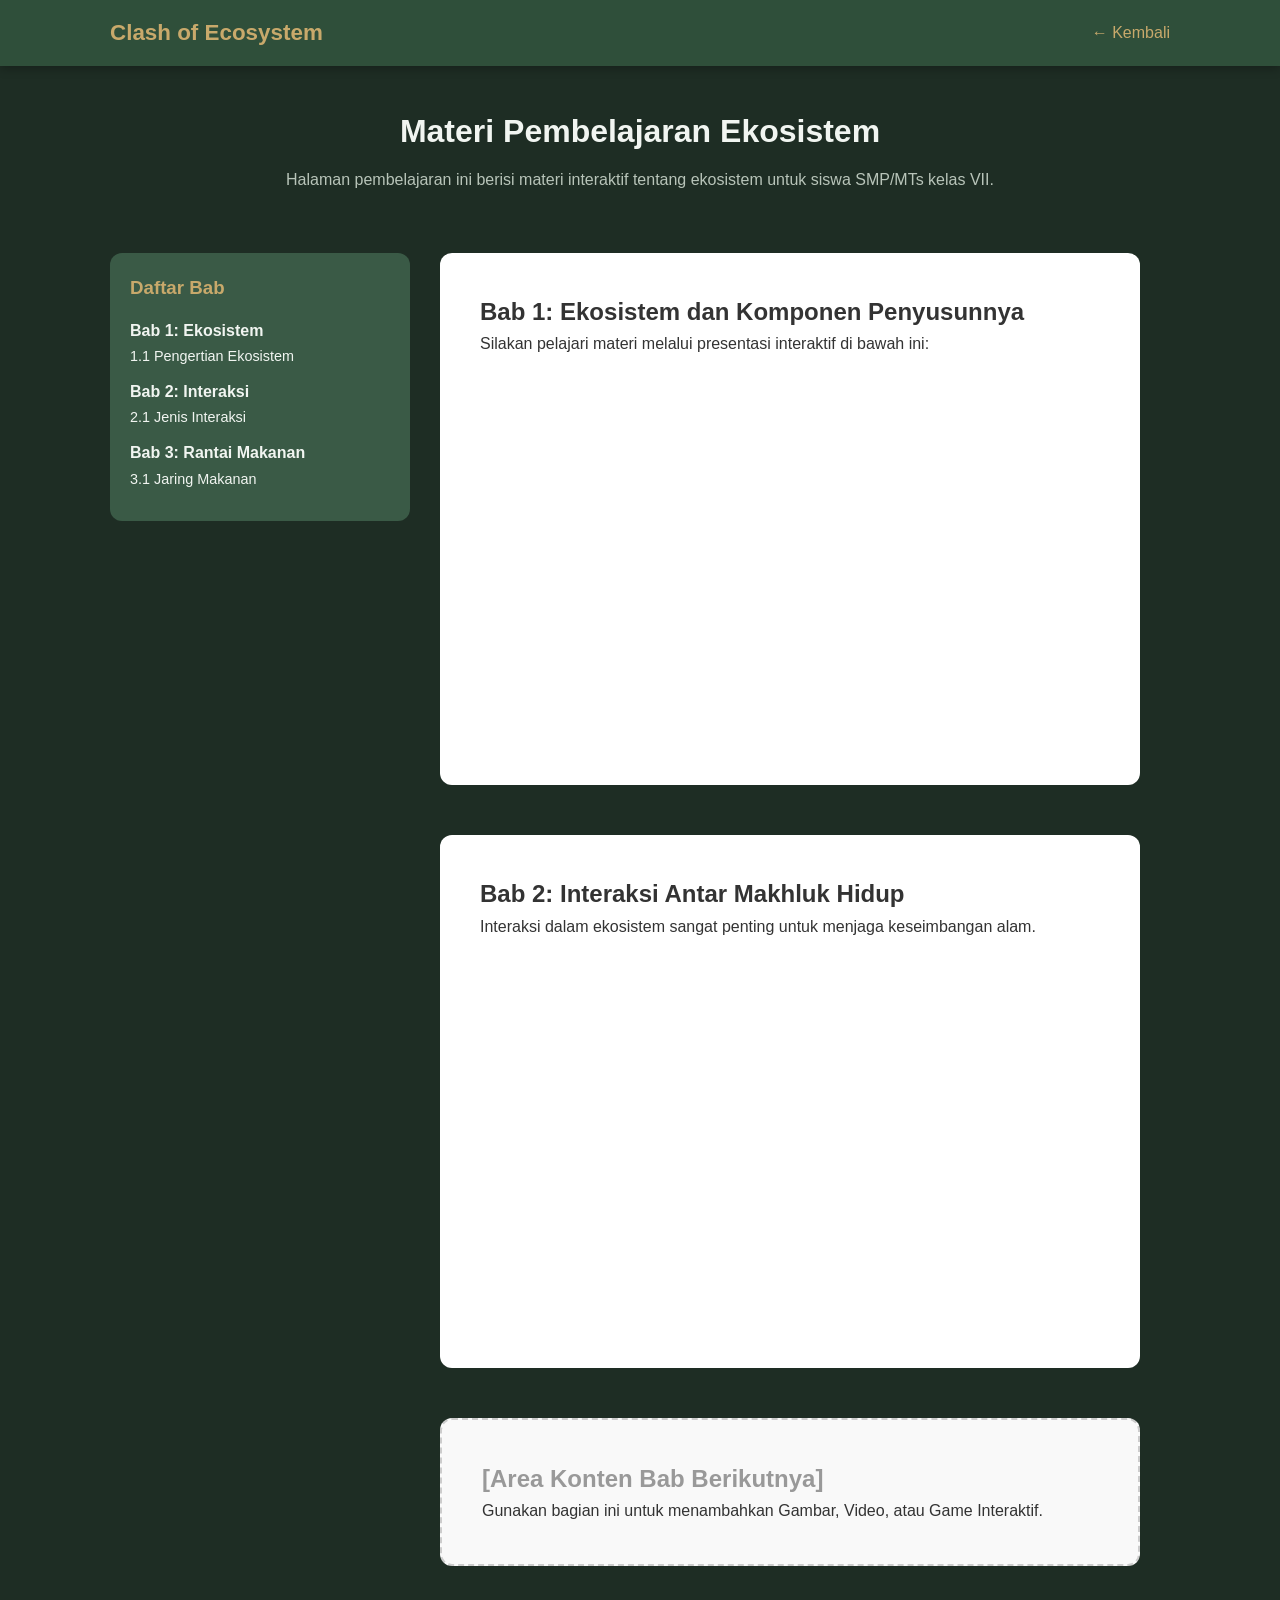
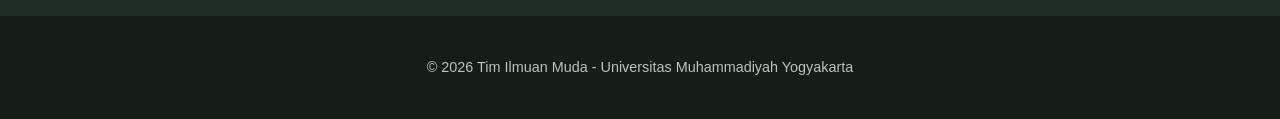
==== belajar.html @ 6ab3f151 "Add files via upload" ====
<!DOCTYPE html>
<html lang="id">
<head>
    <meta charset="UTF-8">
    <meta name="viewport" content="width=device-width, initial-scale=1.0">
    <title>Materi Pembelajaran - Clash of Ecosystem</title>
    <link rel="stylesheet" href="style.css">
    <style>
        /* CSS Khusus Layout LMS */
        .lms-wrapper {
            display: flex;
            min-height: 100vh;
            margin-top: 20px;
        }
        .sidebar {
            width: 300px;
            background: var(--bg-card);
            padding: 20px;
            height: fit-content;
            position: sticky;
            top: 100px;
            border-radius: 12px;
        }
        .main-content {
            flex: 1;
            padding: 0 30px;
        }
        .content-box {
            background: white;
            color: #333;
            padding: 40px;
            border-radius: 12px;
            margin-bottom: 50px;
        }
        .sidebar h3 { color: var(--accent); margin-bottom: 15px; }
        .sidebar ul { list-style: none; }
        .sidebar li { margin-bottom: 10px; }
        .sidebar a { color: var(--text-main); text-decoration: none; font-size: 0.9rem; }
        .sidebar a:hover { color: var(--accent); }

        @media (max-width: 768px) {
            .lms-wrapper { flex-direction: column; }
            .sidebar { width: 100%; position: static; margin-bottom: 20px; }
        }
    </style>
</head>
<body style="background-color: var(--bg-dark);">

    <nav class="navbar">
        <div class="container nav-container">
            <div class="logo">Clash of Ecosystem</div>
            <a href="index.html" style="color: var(--accent); text-decoration: none;">&larr; Kembali</a>
        </div>
    </nav>

    <div class="container">
        <header style="padding: 40px 0; text-align: center;">
            <h1>Materi Pembelajaran Ekosistem</h1>
            <p style="color: var(--text-muted); margin-top: 10px;">Halaman pembelajaran ini berisi materi interaktif tentang ekosistem untuk siswa SMP/MTs kelas VII.</p>
        </header>

        <div class="lms-wrapper">
            <!-- SIDEBAR MENU -->
            <aside class="sidebar">
                <h3>Daftar Bab</h3>
                <ul>
                    <li><strong>Bab 1: Ekosistem</strong>
                        <ul>
                            <li><a href="#bab1">1.1 Pengertian Ekosistem</a></li>
                        </ul>
                    </li>
                    <li><strong>Bab 2: Interaksi</strong>
                        <ul>
                            <li><a href="#bab2">2.1 Jenis Interaksi</a></li>
                        </ul>
                    </li>
                    <li><strong>Bab 3: Rantai Makanan</strong>
                        <ul>
                            <li><a href="#">3.1 Jaring Makanan</a></li>
                        </ul>
                    </li>
                </ul>
            </aside>

            <!-- AREA KONTEN UTAMA -->
            <main class="main-content">
                
                <!-- BAB 1 -->
                <article id="bab1" class="content-box">
                    <h2>Bab 1: Ekosistem dan Komponen Penyusunnya</h2>
                    <p>Silakan pelajari materi melalui presentasi interaktif di bawah ini:</p>
                    <div style="position: relative; width: 100%; height: 0; padding-top: 56.25%; border-radius: 8px; overflow: hidden; margin: 20px 0;">
                        <iframe loading="lazy" style="position: absolute; width: 100%; height: 100%; top: 0; left: 0; border: none;" src="https://www.canva.com/design/DAHJCcLCze0/gUuVsYZ9laNDH8HiLvDLYg/view?embed" allowfullscreen></iframe>
                    </div>
                </article>

                <!-- BAB 2 -->
                <article id="bab2" class="content-box">
                    <h2>Bab 2: Interaksi Antar Makhluk Hidup</h2>
                    <p>Interaksi dalam ekosistem sangat penting untuk menjaga keseimbangan alam.</p>
                    <div style="position: relative; width: 100%; height: 0; padding-top: 56.25%; border-radius: 8px; overflow: hidden; margin: 20px 0;">
                        <iframe loading="lazy" style="position: absolute; width: 100%; height: 100%; top: 0; left: 0; border: none;" src="https://www.canva.com/design/DAHJJwQ3RY8/_edAWWkfKRLRuY5Xt56Ftg/view?embed" allowfullscreen></iframe>
                    </div>
                </article>

                <!-- PLACEHOLDER UNTUK BAB SELANJUTNYA -->
                <article class="content-box" style="border: 2px dashed #ccc; background: #f9f9f9;">
                    <h2 style="color: #999;">[Area Konten Bab Berikutnya]</h2>
                    <p>Gunakan bagian ini untuk menambahkan Gambar, Video, atau Game Interaktif.</p>
                </article>

            </main>
        </div>
    </div>

    <footer class="footer">
        <p>&copy; 2026 Tim Ilmuan Muda - Universitas Muhammadiyah Yogyakarta</p>
    </footer>

</body>
</html>
---- style.css ----
/* KONFIGURASI WARNA (Bisa diganti mahasiswa di sini) */
:root {
    --primary: #3E7B4F;         /* Warna Utama: Natural Green */
    --secondary: #2F4F3A;       /* Warna Sekunder: Moss Green */
    --accent: #C8A96B;          /* Warna Aksen: Soft Gold */
    --bg-dark: #1E2D24;         /* Background Utama: Soft Dark Green */
    --bg-card: #3A5A46;         /* Background Card: Forest Slate */
    --text-main: #F1F5F1;       /* Teks Utama: Warm White */
    --text-muted: #B8C4B9;     /* Teks Sekunder: Sage Gray */
}

/* DASAR */
* {
    margin: 0;
    padding: 0;
    box-sizing: border-box;
}

body {
    font-family: sans-serif; /* Menggunakan font sistem */
    line-height: 1.6;
    background-color: var(--bg-dark);
    color: var(--text-main);
    overflow-x: hidden;
}

.container {
    max-width: 1100px;
    margin: 0 auto;
    padding: 0 20px;
}

img {
    max-width: 100%;
    height: auto;
    display: block;
    border-radius: 8px;
    object-fit: cover;
}

.section {
    padding: 80px 0;
}

.bg-alt {
    background-color: rgba(255, 255, 255, 0.05);
}

.section-title {
    text-align: center;
    font-size: 2rem;
    margin-bottom: 20px;
    color: var(--accent);
}

.section-intro {
    text-align: center;
    max-width: 800px;
    margin: 0 auto 40px;
    color: var(--text-muted);
}

/* NAVBAR */
.navbar {
    background-color: var(--secondary);
    padding: 15px 0;
    position: sticky;
    top: 0;
    z-index: 1000;
    box-shadow: 0 2px 10px rgba(0,0,0,0.3);
}

.nav-container {
    display: flex;
    justify-content: space-between;
    align-items: center;
}

.logo {
    font-weight: bold;
    font-size: 1.4rem;
    color: var(--accent);
}

.nav-links {
    display: flex;
    list-style: none;
}

.nav-links li a {
    color: var(--text-main);
    text-decoration: none;
    margin-left: 20px;
    font-size: 0.9rem;
    transition: 0.3s;
}

.nav-links li a:hover {
    color: var(--accent);
}

/* HERO */
.hero-section {
    padding: 100px 0;
    background: linear-gradient(to bottom, var(--secondary), var(--bg-dark));
}

.hero-grid {
    display: grid;
    grid-template-columns: 1fr 1fr;
    gap: 40px;
    align-items: center;
}

.hero-text h1 {
    font-size: 3rem;
    line-height: 1.2;
    margin-bottom: 10px;
}

.tagline {
    font-size: 1.2rem;
    color: var(--accent);
    margin-bottom: 20px;
    font-weight: bold;
}

.btn-primary {
    display: inline-block;
    background-color: var(--primary);
    color: white;
    padding: 12px 30px;
    text-decoration: none;
    border-radius: 5px;
    margin-top: 20px;
    transition: 0.3s;
}

.btn-primary:hover {
    background-color: var(--accent);
    transform: translateY(-3px);
}

/* CARDS & GRIDS */
.card-grid, .feature-grid {
    display: grid;
    grid-template-columns: repeat(auto-fit, minmax(280px, 1fr));
    gap: 20px;
}

.card, .feature-card {
    background-color: var(--bg-card);
    padding: 30px;
    border-radius: 12px;
    transition: 0.3s;
    box-shadow: 0 4px 6px rgba(0,0,0,0.1);
}

.card:hover, .feature-card:hover {
    transform: translateY(-5px);
    box-shadow: 0 8px 15px rgba(0,0,0,0.2);
}

.card h3, .feature-card h4 {
    margin-bottom: 15px;
    color: var(--accent);
}

/* TEAM */
.team-grid {
    display: grid;
    grid-template-columns: repeat(auto-fit, minmax(200px, 1fr));
    gap: 30px;
    text-align: center;
}

.team-card img {
    width: 150px;
    height: 150px;
    border-radius: 50%;
    margin: 0 auto 15px;
    border: 4px solid var(--primary);
}

/* ACCESS SECTION */
.bg-accent {
    background-color: var(--bg-card);
    border-top: 4px solid var(--accent);
}

.access-link {
    display: inline-flex;
    flex-direction: column;
    align-items: center;
    text-decoration: none;
    color: var(--text-main);
    transition: 0.3s;
}

.btn-image {
    width: 100px;
    margin-bottom: 10px;
}

.access-link:hover {
    transform: scale(1.1);
}

/* FOOTER */
.footer {
    padding: 40px 0;
    background-color: #151d18;
    text-align: center;
    color: var(--text-muted);
    font-size: 0.9rem;
}

/* MOBILE RESPONSIVE */
.menu-toggle {
    display: none;
    flex-direction: column;
    background: none;
    border: none;
    cursor: pointer;
}

.bar {
    width: 25px;
    height: 3px;
    background-color: white;
    margin: 4px 0;
}

@media (max-width: 768px) {
    .hero-grid { grid-template-columns: 1fr; text-align: center; }
    .nav-links {
        display: none; /* Disembunyikan dulu untuk JS */
        flex-direction: column;
        width: 100%;
        position: absolute;
        top: 60px;
        left: 0;
        background-color: var(--secondary);
        padding: 20px;
    }
    .nav-links.active { display: flex; }
    .nav-links li { margin: 10px 0; }
    .menu-toggle { display: flex; }
}
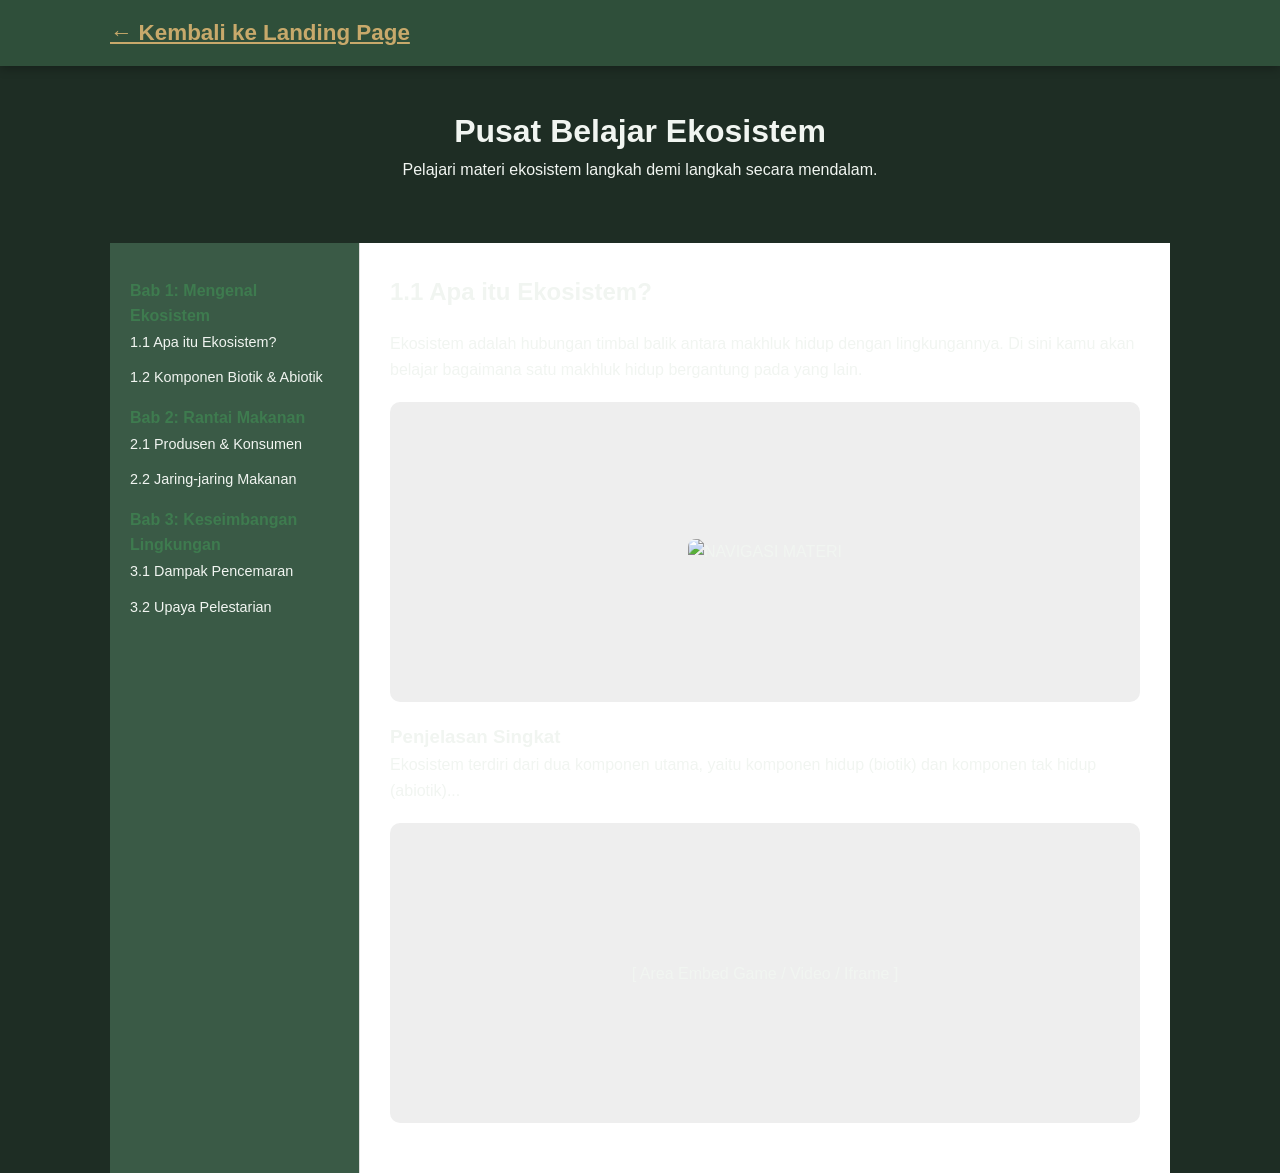
==== commit 5d07c6e2: "Update belajar.html" ====
--- a/belajar.html
+++ b/belajar.html
@@ -3,119 +3,80 @@
 <head>
     <meta charset="UTF-8">
     <meta name="viewport" content="width=device-width, initial-scale=1.0">
-    <title>Materi Pembelajaran - Clash of Ecosystem</title>
+    <title>Ruang Belajar - Clash Of Ecosystem</title>
     <link rel="stylesheet" href="style.css">
     <style>
-        /* CSS Khusus Layout LMS */
-        .lms-wrapper {
-            display: flex;
-            min-height: 100vh;
-            margin-top: 20px;
-        }
-        .sidebar {
-            width: 300px;
-            background: var(--bg-card);
-            padding: 20px;
-            height: fit-content;
-            position: sticky;
-            top: 100px;
-            border-radius: 12px;
-        }
-        .main-content {
-            flex: 1;
-            padding: 0 30px;
-        }
-        .content-box {
-            background: white;
-            color: #333;
-            padding: 40px;
-            border-radius: 12px;
-            margin-bottom: 50px;
-        }
-        .sidebar h3 { color: var(--accent); margin-bottom: 15px; }
+        /* Gaya khusus untuk LMS */
+        .lms-container { display: grid; grid-template-columns: 250px 1fr; min-height: 80vh; margin-top: 20px; }
+        .sidebar { background: var(--bg-card); padding: 20px; border-right: 1px solid #ddd; }
+        .content-area { padding: 30px; background: #fff; }
         .sidebar ul { list-style: none; }
-        .sidebar li { margin-bottom: 10px; }
-        .sidebar a { color: var(--text-main); text-decoration: none; font-size: 0.9rem; }
-        .sidebar a:hover { color: var(--accent); }
-
+        .sidebar ul li { margin-bottom: 10px; }
+        .sidebar ul li a { text-decoration: none; color: var(--text-main); font-size: 0.9rem; }
+        .sidebar ul li a:hover { color: var(--primary); }
+        .bab-title { font-weight: bold; color: var(--primary); margin-top: 15px; display: block; }
+        .media-placeholder { background: #eee; width: 100%; height: 300px; display: flex; align-items: center; justify-content: center; margin: 20px 0; border-radius: 10px; }
+        
         @media (max-width: 768px) {
-            .lms-wrapper { flex-direction: column; }
-            .sidebar { width: 100%; position: static; margin-bottom: 20px; }
+            .lms-container { grid-template-columns: 1fr; }
         }
     </style>
 </head>
-<body style="background-color: var(--bg-dark);">
+<body>
 
     <nav class="navbar">
         <div class="container nav-container">
-            <div class="logo">Clash of Ecosystem</div>
-            <a href="index.html" style="color: var(--accent); text-decoration: none;">&larr; Kembali</a>
+            <a href="index.html" class="logo">← Kembali ke Landing Page</a>
         </div>
     </nav>
 
     <div class="container">
         <header style="padding: 40px 0; text-align: center;">
-            <h1>Materi Pembelajaran Ekosistem</h1>
-            <p style="color: var(--text-muted); margin-top: 10px;">Halaman pembelajaran ini berisi materi interaktif tentang ekosistem untuk siswa SMP/MTs kelas VII.</p>
+            <h1>Pusat Belajar Ekosistem</h1>
+            <p>Pelajari materi ekosistem langkah demi langkah secara mendalam.</p>
         </header>
 
-        <div class="lms-wrapper">
-            <!-- SIDEBAR MENU -->
+        <div class="lms-container">
             <aside class="sidebar">
-                <h3>Daftar Bab</h3>
+                <span class="bab-title">Bab 1: Mengenal Ekosistem</span>
                 <ul>
-                    <li><strong>Bab 1: Ekosistem</strong>
-                        <ul>
-                            <li><a href="#bab1">1.1 Pengertian Ekosistem</a></li>
-                        </ul>
-                    </li>
-                    <li><strong>Bab 2: Interaksi</strong>
-                        <ul>
-                            <li><a href="#bab2">2.1 Jenis Interaksi</a></li>
-                        </ul>
-                    </li>
-                    <li><strong>Bab 3: Rantai Makanan</strong>
-                        <ul>
-                            <li><a href="#">3.1 Jaring Makanan</a></li>
-                        </ul>
-                    </li>
+                    <li><a href="#">1.1 Apa itu Ekosistem?</a></li>
+                    <li><a href="#">1.2 Komponen Biotik & Abiotik</a></li>
+                </ul>
+
+                <span class="bab-title">Bab 2: Rantai Makanan</span>
+                <ul>
+                    <li><a href="#">2.1 Produsen & Konsumen</a></li>
+                    <li><a href="#">2.2 Jaring-jaring Makanan</a></li>
+                </ul>
+
+                <span class="bab-title">Bab 3: Keseimbangan Lingkungan</span>
+                <ul>
+                    <li><a href="#">3.1 Dampak Pencemaran</a></li>
+                    <li><a href="#">3.2 Upaya Pelestarian</a></li>
                 </ul>
             </aside>
 
-            <!-- AREA KONTEN UTAMA -->
-            <main class="main-content">
+            <main class="content-area">
+                <h2>1.1 Apa itu Ekosistem?</h2>
+                <p style="margin-top: 20px;">
+                    Ekosistem adalah hubungan timbal balik antara makhluk hidup dengan lingkungannya. 
+                    Di sini kamu akan belajar bagaimana satu makhluk hidup bergantung pada yang lain.
+                </p>
                 
-                <!-- BAB 1 -->
-                <article id="bab1" class="content-box">
-                    <h2>Bab 1: Ekosistem dan Komponen Penyusunnya</h2>
-                    <p>Silakan pelajari materi melalui presentasi interaktif di bawah ini:</p>
-                    <div style="position: relative; width: 100%; height: 0; padding-top: 56.25%; border-radius: 8px; overflow: hidden; margin: 20px 0;">
-                        <iframe loading="lazy" style="position: absolute; width: 100%; height: 100%; top: 0; left: 0; border: none;" src="https://www.canva.com/design/DAHJCcLCze0/gUuVsYZ9laNDH8HiLvDLYg/view?embed" allowfullscreen></iframe>
-                    </div>
-                </article>
+                <div class="media-placeholder">
+                    <img src="https://i.ibb.co.com/v4pJFg4L/NAVIGASI-MATERI.png" alt="NAVIGASI MATERI" style="max-width: 100%; max-height: 100%;">
+                </div>
 
-                <!-- BAB 2 -->
-                <article id="bab2" class="content-box">
-                    <h2>Bab 2: Interaksi Antar Makhluk Hidup</h2>
-                    <p>Interaksi dalam ekosistem sangat penting untuk menjaga keseimbangan alam.</p>
-                    <div style="position: relative; width: 100%; height: 0; padding-top: 56.25%; border-radius: 8px; overflow: hidden; margin: 20px 0;">
-                        <iframe loading="lazy" style="position: absolute; width: 100%; height: 100%; top: 0; left: 0; border: none;" src="https://www.canva.com/design/DAHJJwQ3RY8/_edAWWkfKRLRuY5Xt56Ftg/view?embed" allowfullscreen></iframe>
-                    </div>
-                </article>
-
-                <!-- PLACEHOLDER UNTUK BAB SELANJUTNYA -->
-                <article class="content-box" style="border: 2px dashed #ccc; background: #f9f9f9;">
-                    <h2 style="color: #999;">[Area Konten Bab Berikutnya]</h2>
-                    <p>Gunakan bagian ini untuk menambahkan Gambar, Video, atau Game Interaktif.</p>
-                </article>
-
+                <h3>Penjelasan Singkat</h3>
+                <p>Ekosistem terdiri dari dua komponen utama, yaitu komponen hidup (biotik) dan komponen tak hidup (abiotik)...</p>
+                
+                <div class="media-placeholder">
+                    <p>[ Area Embed Game / Video / Iframe ]</p>
+                </div>
             </main>
         </div>
     </div>
 
-    <footer class="footer">
-        <p>&copy; 2026 Tim Ilmuan Muda - Universitas Muhammadiyah Yogyakarta</p>
-    </footer>
-
 </body>
-</html>+</html>
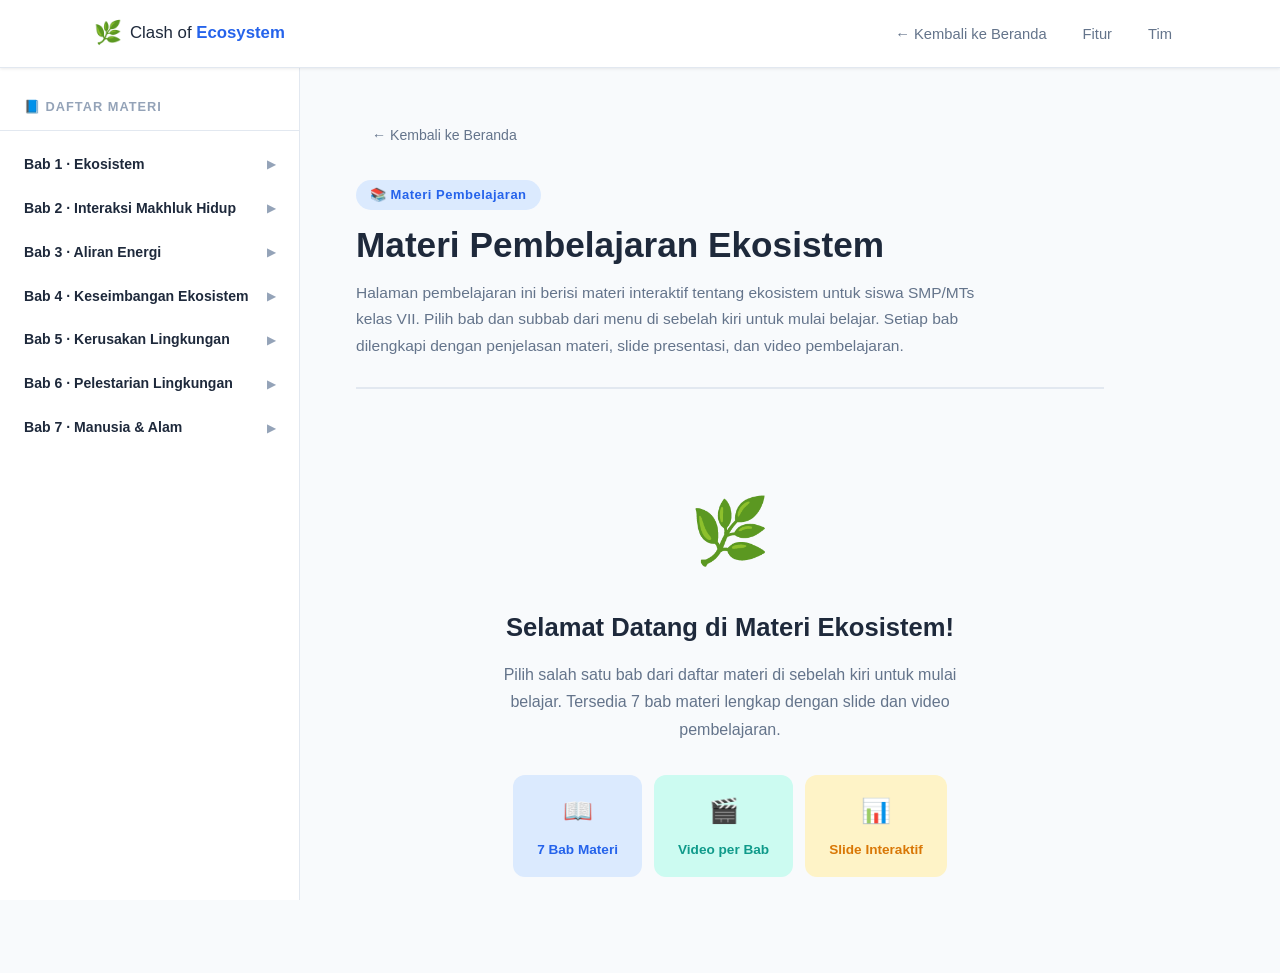
==== commit e705c2c8: "Update belajar.html" ====
--- a/belajar.html
+++ b/belajar.html
@@ -1,82 +1,1255 @@
 <!DOCTYPE html>
 <html lang="id">
 <head>
-    <meta charset="UTF-8">
-    <meta name="viewport" content="width=device-width, initial-scale=1.0">
-    <title>Ruang Belajar - Clash Of Ecosystem</title>
-    <link rel="stylesheet" href="style.css">
-    <style>
-        /* Gaya khusus untuk LMS */
-        .lms-container { display: grid; grid-template-columns: 250px 1fr; min-height: 80vh; margin-top: 20px; }
-        .sidebar { background: var(--bg-card); padding: 20px; border-right: 1px solid #ddd; }
-        .content-area { padding: 30px; background: #fff; }
-        .sidebar ul { list-style: none; }
-        .sidebar ul li { margin-bottom: 10px; }
-        .sidebar ul li a { text-decoration: none; color: var(--text-main); font-size: 0.9rem; }
-        .sidebar ul li a:hover { color: var(--primary); }
-        .bab-title { font-weight: bold; color: var(--primary); margin-top: 15px; display: block; }
-        .media-placeholder { background: #eee; width: 100%; height: 300px; display: flex; align-items: center; justify-content: center; margin: 20px 0; border-radius: 10px; }
-        
-        @media (max-width: 768px) {
-            .lms-container { grid-template-columns: 1fr; }
-        }
-    </style>
+  <meta charset="UTF-8" />
+  <meta name="viewport" content="width=device-width, initial-scale=1.0" />
+  <title>Materi Pembelajaran Ekosistem – Clash of Ecosystem</title>
+  <link rel="stylesheet" href="style.css" />
+  <style>
+    /* =====================================================
+       Gaya tambahan khusus untuk belajar.html
+       (Tidak mengganggu style.css utama)
+       ===================================================== */
+
+    /* Layout utama halaman belajar: sidebar + konten */
+    .belajar-layout {
+      display: flex;
+      min-height: calc(100vh - var(--nav-height));
+      background: var(--bg-main);
+    }
+
+    /* ---- SIDEBAR ---- */
+    .sidebar {
+      width: 300px;
+      min-width: 260px;
+      background: var(--bg-card);
+      border-right: 1px solid var(--border);
+      padding: 28px 0;
+      position: sticky;
+      top: var(--nav-height);
+      height: calc(100vh - var(--nav-height));
+      overflow-y: auto;
+      flex-shrink: 0;
+    }
+
+    .sidebar-title {
+      font-size: 0.8rem;
+      font-weight: 700;
+      letter-spacing: 1px;
+      color: var(--text-light);
+      text-transform: uppercase;
+      padding: 0 24px 12px;
+      border-bottom: 1px solid var(--border);
+      margin-bottom: 12px;
+    }
+
+    /* Daftar bab di sidebar */
+    .bab-list {
+      list-style: none;
+    }
+
+    /* Setiap item bab (bisa diklik untuk expand subbab) */
+    .bab-item > .bab-header {
+      display: flex;
+      align-items: center;
+      justify-content: space-between;
+      padding: 10px 24px;
+      cursor: pointer;
+      font-weight: 600;
+      font-size: 0.88rem;
+      color: var(--text-main);
+      transition: background 0.2s;
+      user-select: none;
+    }
+
+    .bab-item > .bab-header:hover {
+      background: var(--bg-section-alt);
+      color: var(--primary);
+    }
+
+    .bab-item > .bab-header.active-bab {
+      color: var(--primary);
+      background: var(--primary-light);
+    }
+
+    /* Ikon panah kecil di setiap bab */
+    .bab-arrow {
+      font-size: 0.7rem;
+      transition: transform 0.25s;
+      color: var(--text-light);
+    }
+
+    .bab-item.open .bab-arrow {
+      transform: rotate(90deg);
+    }
+
+    /* Daftar subbab (tersembunyi secara default) */
+    .subbab-list {
+      list-style: none;
+      max-height: 0;
+      overflow: hidden;
+      transition: max-height 0.35s ease;
+      background: var(--bg-section-alt);
+    }
+
+    /* Saat bab terbuka, subbab tampil */
+    .bab-item.open .subbab-list {
+      max-height: 400px;
+    }
+
+    /* Link setiap subbab */
+    .subbab-link {
+      display: block;
+      padding: 8px 24px 8px 40px;
+      font-size: 0.83rem;
+      color: var(--text-secondary);
+      cursor: pointer;
+      transition: color 0.2s, background 0.2s;
+    }
+
+    .subbab-link:hover {
+      color: var(--primary);
+      background: var(--primary-light);
+    }
+
+    .subbab-link.active-subbab {
+      color: var(--primary);
+      font-weight: 600;
+      background: var(--primary-light);
+      border-right: 3px solid var(--primary);
+    }
+
+    /* ---- TOMBOL TOGGLE SIDEBAR (mobile) ---- */
+    .sidebar-toggle {
+      display: none;
+      position: fixed;
+      bottom: 24px;
+      right: 24px;
+      z-index: 500;
+      background: var(--primary);
+      color: var(--white);
+      border: none;
+      border-radius: 50%;
+      width: 52px;
+      height: 52px;
+      font-size: 1.3rem;
+      cursor: pointer;
+      box-shadow: var(--shadow-lg);
+    }
+
+    /* ---- AREA KONTEN UTAMA ---- */
+    .konten-area {
+      flex: 1;
+      padding: 48px 56px;
+      max-width: 860px;
+      overflow-y: auto;
+    }
+
+    /* Header halaman belajar */
+    .konten-header {
+      margin-bottom: 40px;
+      padding-bottom: 28px;
+      border-bottom: 2px solid var(--border);
+    }
+
+    .konten-header .section-badge {
+      margin-bottom: 12px;
+    }
+
+    .konten-header h1 {
+      font-size: clamp(1.5rem, 3vw, 2.2rem);
+      font-weight: 800;
+      color: var(--text-main);
+      margin-bottom: 12px;
+      line-height: 1.3;
+    }
+
+    .konten-header p {
+      color: var(--text-secondary);
+      font-size: 0.97rem;
+      max-width: 620px;
+    }
+
+    /* ---- AREA KONTEN PER MATERI ---- */
+    /* Setiap section materi (bab + subbab) */
+    .materi-section {
+      display: none; /* Tersembunyi secara default */
+      animation: fadeSlide 0.4s ease;
+    }
+
+    /* Tampilkan section yang aktif */
+    .materi-section.aktif {
+      display: block;
+    }
+
+    @keyframes fadeSlide {
+      from { opacity: 0; transform: translateY(12px); }
+      to   { opacity: 1; transform: translateY(0); }
+    }
+
+    /* Judul materi */
+    .materi-judul {
+      font-size: 1.5rem;
+      font-weight: 700;
+      color: var(--text-main);
+      margin-bottom: 8px;
+    }
+
+    .materi-subjudul {
+      font-size: 1rem;
+      color: var(--text-secondary);
+      margin-bottom: 28px;
+    }
+
+    /* Kotak ringkasan/penjelasan teks */
+    .materi-teks {
+      background: var(--bg-card);
+      border: 1px solid var(--border);
+      border-radius: var(--radius-lg);
+      padding: 28px 32px;
+      margin-bottom: 28px;
+      color: var(--text-secondary);
+      font-size: 0.97rem;
+      line-height: 1.8;
+    }
+
+    .materi-teks h3 {
+      color: var(--text-main);
+      font-size: 1.05rem;
+      font-weight: 700;
+      margin: 20px 0 8px;
+    }
+
+    .materi-teks h3:first-child { margin-top: 0; }
+
+    .materi-teks p { margin-bottom: 12px; }
+    .materi-teks p:last-child { margin-bottom: 0; }
+
+    .materi-teks ul {
+      list-style: disc;
+      padding-left: 20px;
+      margin-bottom: 12px;
+    }
+
+    .materi-teks ul li { margin-bottom: 4px; }
+
+    /* Label bagian dalam materi */
+    .materi-label {
+      font-size: 0.78rem;
+      font-weight: 700;
+      text-transform: uppercase;
+      letter-spacing: 1px;
+      color: var(--primary);
+      margin-bottom: 10px;
+      display: block;
+    }
+
+    /* Wrapper untuk slide/presentasi (Canva embed) */
+    .slide-wrapper {
+      background: var(--bg-card);
+      border: 1px solid var(--border);
+      border-radius: var(--radius-lg);
+      overflow: hidden;
+      margin-bottom: 28px;
+    }
+
+    .slide-label {
+      padding: 12px 20px;
+      font-size: 0.85rem;
+      font-weight: 600;
+      color: var(--text-secondary);
+      background: var(--bg-section-alt);
+      border-bottom: 1px solid var(--border);
+    }
+
+    /* Wrapper untuk video YouTube */
+    .video-wrapper {
+      background: var(--bg-card);
+      border: 1px solid var(--border);
+      border-radius: var(--radius-lg);
+      overflow: hidden;
+      margin-bottom: 28px;
+    }
+
+    .video-label {
+      padding: 12px 20px;
+      font-size: 0.85rem;
+      font-weight: 600;
+      color: var(--text-secondary);
+      background: var(--bg-section-alt);
+      border-bottom: 1px solid var(--border);
+    }
+
+    /* Iframe responsif (16:9) */
+    .iframe-responsive {
+      position: relative;
+      width: 100%;
+      padding-top: 56.25%; /* Rasio 16:9 */
+    }
+
+    .iframe-responsive iframe {
+      position: absolute;
+      top: 0; left: 0;
+      width: 100%; height: 100%;
+      border: none;
+    }
+
+    /* Placeholder materi yang belum ada */
+    .placeholder-konten {
+      background: var(--bg-section-alt);
+      border: 2px dashed var(--border);
+      border-radius: var(--radius-lg);
+      padding: 48px 32px;
+      text-align: center;
+      color: var(--text-light);
+      margin-bottom: 28px;
+    }
+
+    .placeholder-konten .ph-icon { font-size: 2.5rem; margin-bottom: 12px; }
+    .placeholder-konten p { font-size: 0.9rem; }
+
+    /* Navigasi bawah: tombol sebelumnya dan berikutnya */
+    .materi-nav {
+      display: flex;
+      justify-content: space-between;
+      gap: 16px;
+      margin-top: 40px;
+      padding-top: 28px;
+      border-top: 1px solid var(--border);
+    }
+
+    .materi-nav .btn { font-size: 0.88rem; padding: 10px 20px; }
+
+    /* Tombol kembali ke landing page */
+    .back-btn {
+      display: inline-flex;
+      align-items: center;
+      gap: 6px;
+      font-size: 0.88rem;
+      color: var(--text-secondary);
+      padding: 8px 16px;
+      border-radius: var(--radius-sm);
+      transition: color 0.2s, background 0.2s;
+      margin-bottom: 24px;
+    }
+
+    .back-btn:hover {
+      color: var(--primary);
+      background: var(--primary-light);
+    }
+
+    /* =====================================================
+       RESPONSIVE – Mobile untuk belajar.html
+       ===================================================== */
+    @media (max-width: 768px) {
+      .belajar-layout { flex-direction: column; }
+
+      /* Sidebar menjadi panel yang bisa disembunyikan */
+      .sidebar {
+        position: fixed;
+        top: var(--nav-height);
+        left: 0;
+        bottom: 0;
+        z-index: 400;
+        transform: translateX(-100%);
+        transition: transform 0.35s ease;
+        height: calc(100vh - var(--nav-height));
+        box-shadow: var(--shadow-lg);
+      }
+
+      /* Saat sidebar terbuka di mobile */
+      .sidebar.sidebar-open {
+        transform: translateX(0);
+      }
+
+      /* Tombol toggle sidebar muncul di mobile */
+      .sidebar-toggle { display: flex; align-items: center; justify-content: center; }
+
+      /* Konten mengambil lebar penuh */
+      .konten-area {
+        padding: 28px 20px;
+        max-width: 100%;
+      }
+    }
+
+    @media (max-width: 480px) {
+      .konten-area { padding: 20px 16px; }
+      .materi-teks { padding: 20px; }
+    }
+  </style>
 </head>
 <body>
 
-    <nav class="navbar">
-        <div class="container nav-container">
-            <a href="index.html" class="logo">← Kembali ke Landing Page</a>
-        </div>
-    </nav>
-
-    <div class="container">
-        <header style="padding: 40px 0; text-align: center;">
-            <h1>Pusat Belajar Ekosistem</h1>
-            <p>Pelajari materi ekosistem langkah demi langkah secara mendalam.</p>
-        </header>
-
-        <div class="lms-container">
-            <aside class="sidebar">
-                <span class="bab-title">Bab 1: Mengenal Ekosistem</span>
-                <ul>
-                    <li><a href="#">1.1 Apa itu Ekosistem?</a></li>
-                    <li><a href="#">1.2 Komponen Biotik & Abiotik</a></li>
-                </ul>
-
-                <span class="bab-title">Bab 2: Rantai Makanan</span>
-                <ul>
-                    <li><a href="#">2.1 Produsen & Konsumen</a></li>
-                    <li><a href="#">2.2 Jaring-jaring Makanan</a></li>
-                </ul>
-
-                <span class="bab-title">Bab 3: Keseimbangan Lingkungan</span>
-                <ul>
-                    <li><a href="#">3.1 Dampak Pencemaran</a></li>
-                    <li><a href="#">3.2 Upaya Pelestarian</a></li>
-                </ul>
-            </aside>
-
-            <main class="content-area">
-                <h2>1.1 Apa itu Ekosistem?</h2>
-                <p style="margin-top: 20px;">
-                    Ekosistem adalah hubungan timbal balik antara makhluk hidup dengan lingkungannya. 
-                    Di sini kamu akan belajar bagaimana satu makhluk hidup bergantung pada yang lain.
-                </p>
-                
-                <div class="media-placeholder">
-                    <img src="https://i.ibb.co.com/v4pJFg4L/NAVIGASI-MATERI.png" alt="NAVIGASI MATERI" style="max-width: 100%; max-height: 100%;">
-                </div>
-
-                <h3>Penjelasan Singkat</h3>
-                <p>Ekosistem terdiri dari dua komponen utama, yaitu komponen hidup (biotik) dan komponen tak hidup (abiotik)...</p>
-                
-                <div class="media-placeholder">
-                    <p>[ Area Embed Game / Video / Iframe ]</p>
-                </div>
-            </main>
-        </div>
+  <!-- ===================== NAVBAR (sama seperti landing page) ===================== -->
+  <nav class="navbar" id="navbar">
+    <div class="nav-container">
+      <a href="index.html" class="nav-logo">
+        <span class="logo-icon">🌿</span>
+        <span>Clash of <strong>Ecosystem</strong></span>
+      </a>
+      <ul class="nav-menu" id="nav-menu">
+        <li><a href="index.html"        class="nav-link">← Kembali ke Beranda</a></li>
+        <li><a href="index.html#fitur"  class="nav-link">Fitur</a></li>
+        <li><a href="index.html#tim"    class="nav-link">Tim</a></li>
+      </ul>
+      <button class="hamburger" id="hamburger" aria-label="Buka menu" aria-expanded="false">
+        <span></span><span></span><span></span>
+      </button>
     </div>
+  </nav>
+
+  <!-- ===================== LAYOUT UTAMA ===================== -->
+  <div class="belajar-layout">
+
+    <!-- ---- SIDEBAR KIRI: Daftar Bab ---- -->
+    <aside class="sidebar" id="sidebar">
+      <div class="sidebar-title">📘 Daftar Materi</div>
+      <ul class="bab-list" id="bab-list">
+
+        <!-- Bab 1 -->
+        <li class="bab-item" data-bab="1">
+          <div class="bab-header">
+            <span>Bab 1 · Ekosistem</span>
+            <span class="bab-arrow">▶</span>
+          </div>
+          <ul class="subbab-list">
+            <li><span class="subbab-link" data-target="1-1">1.1 Pengertian & Tingkatan</span></li>
+            <li><span class="subbab-link" data-target="1-2">1.2 Komponen Ekosistem</span></li>
+            <li><span class="subbab-link" data-target="1-3">1.3 Hubungan & Interaksi</span></li>
+            <li><span class="subbab-link" data-target="1-4">1.4 Pentingnya Keseimbangan</span></li>
+          </ul>
+        </li>
+
+        <!-- Bab 2 -->
+        <li class="bab-item" data-bab="2">
+          <div class="bab-header">
+            <span>Bab 2 · Interaksi Makhluk Hidup</span>
+            <span class="bab-arrow">▶</span>
+          </div>
+          <ul class="subbab-list">
+            <li><span class="subbab-link" data-target="2-1">2.1 Pentingnya Interaksi</span></li>
+            <li><span class="subbab-link" data-target="2-2">2.2 Simbiosis</span></li>
+            <li><span class="subbab-link" data-target="2-3">2.3 Predasi</span></li>
+            <li><span class="subbab-link" data-target="2-4">2.4 Kompetisi</span></li>
+            <li><span class="subbab-link" data-target="2-5">2.5 Netralisme</span></li>
+          </ul>
+        </li>
+
+        <!-- Bab 3 -->
+        <li class="bab-item" data-bab="3">
+          <div class="bab-header">
+            <span>Bab 3 · Aliran Energi</span>
+            <span class="bab-arrow">▶</span>
+          </div>
+          <ul class="subbab-list">
+            <li><span class="subbab-link" data-target="3-1">3.1 Rantai Makanan</span></li>
+            <li><span class="subbab-link" data-target="3-2">3.2 Jaring-Jaring Makanan</span></li>
+            <li><span class="subbab-link" data-target="3-3">3.3 Aliran Energi 10%</span></li>
+            <li><span class="subbab-link" data-target="3-4">3.4 Piramida Makanan</span></li>
+          </ul>
+        </li>
+
+        <!-- Bab 4 -->
+        <li class="bab-item" data-bab="4">
+          <div class="bab-header">
+            <span>Bab 4 · Keseimbangan Ekosistem</span>
+            <span class="bab-arrow">▶</span>
+          </div>
+          <ul class="subbab-list">
+            <li><span class="subbab-link" data-target="4-1">4.1 Ekosistem Seimbang</span></li>
+            <li><span class="subbab-link" data-target="4-2">4.2 Faktor Gangguan</span></li>
+            <li><span class="subbab-link" data-target="4-3">4.3 Dampak Gangguan</span></li>
+            <li><span class="subbab-link" data-target="4-4">4.4 Upaya Menjaga</span></li>
+          </ul>
+        </li>
+
+        <!-- Bab 5 -->
+        <li class="bab-item" data-bab="5">
+          <div class="bab-header">
+            <span>Bab 5 · Kerusakan Lingkungan</span>
+            <span class="bab-arrow">▶</span>
+          </div>
+          <ul class="subbab-list">
+            <li><span class="subbab-link" data-target="5-1">5.1 Apa itu Kerusakan?</span></li>
+            <li><span class="subbab-link" data-target="5-2">5.2 Jenis Pencemaran</span></li>
+            <li><span class="subbab-link" data-target="5-3">5.3 Dampak Berantai</span></li>
+            <li><span class="subbab-link" data-target="5-4">5.4 Cara Mengatasi</span></li>
+          </ul>
+        </li>
+
+        <!-- Bab 6 -->
+        <li class="bab-item" data-bab="6">
+          <div class="bab-header">
+            <span>Bab 6 · Pelestarian Lingkungan</span>
+            <span class="bab-arrow">▶</span>
+          </div>
+          <ul class="subbab-list">
+            <li><span class="subbab-link" data-target="6-1">6.1 Mengapa Perlu Dilestarikan</span></li>
+            <li><span class="subbab-link" data-target="6-2">6.2 Langkah Nyata</span></li>
+            <li><span class="subbab-link" data-target="6-3">6.3 Prinsip 3R</span></li>
+            <li><span class="subbab-link" data-target="6-4">6.4 Sikap Peduli Lingkungan</span></li>
+          </ul>
+        </li>
+
+        <!-- Bab 7 -->
+        <li class="bab-item" data-bab="7">
+          <div class="bab-header">
+            <span>Bab 7 · Manusia & Alam</span>
+            <span class="bab-arrow">▶</span>
+          </div>
+          <ul class="subbab-list">
+            <li><span class="subbab-link" data-target="7-1">7.1 Peran Strategis Manusia</span></li>
+            <li><span class="subbab-link" data-target="7-2">7.2 Eco-Friendly Lifestyle</span></li>
+            <li><span class="subbab-link" data-target="7-3">7.3 Manfaat Jangka Panjang</span></li>
+          </ul>
+        </li>
+
+      </ul>
+    </aside>
+
+    <!-- ---- AREA KONTEN KANAN ---- -->
+    <main class="konten-area" id="konten-area">
+
+      <!-- Tombol kembali ke landing page -->
+      <a href="index.html" class="back-btn">← Kembali ke Beranda</a>
+
+      <!-- Header halaman belajar -->
+      <div class="konten-header">
+        <span class="section-badge">📚 Materi Pembelajaran</span>
+        <h1>Materi Pembelajaran Ekosistem</h1>
+        <p>
+          Halaman pembelajaran ini berisi materi interaktif tentang ekosistem untuk siswa SMP/MTs kelas VII.
+          Pilih bab dan subbab dari menu di sebelah kiri untuk mulai belajar. Setiap bab dilengkapi
+          dengan penjelasan materi, slide presentasi, dan video pembelajaran.
+        </p>
+      </div>
+
+      <!-- ========== KONTEN SELAMAT DATANG (tampil di awal) ========== -->
+      <div class="materi-section aktif" id="konten-welcome">
+        <div style="text-align:center; padding: 48px 0;">
+          <div style="font-size:4rem; margin-bottom:20px;">🌿</div>
+          <h2 style="font-size:1.6rem; font-weight:800; color:var(--text-main); margin-bottom:12px;">
+            Selamat Datang di Materi Ekosistem!
+          </h2>
+          <p style="color:var(--text-secondary); max-width:480px; margin:0 auto 32px;">
+            Pilih salah satu bab dari daftar materi di sebelah kiri untuk mulai belajar.
+            Tersedia 7 bab materi lengkap dengan slide dan video pembelajaran.
+          </p>
+          <div style="display:flex; gap:12px; flex-wrap:wrap; justify-content:center;">
+            <div style="background:var(--primary-light); border-radius:var(--radius-md); padding:16px 24px; text-align:center;">
+              <div style="font-size:1.5rem;">📖</div>
+              <div style="font-size:0.85rem; font-weight:600; color:var(--primary); margin-top:6px;">7 Bab Materi</div>
+            </div>
+            <div style="background:var(--secondary-light); border-radius:var(--radius-md); padding:16px 24px; text-align:center;">
+              <div style="font-size:1.5rem;">🎬</div>
+              <div style="font-size:0.85rem; font-weight:600; color:var(--secondary-dark); margin-top:6px;">Video per Bab</div>
+            </div>
+            <div style="background:var(--accent-light); border-radius:var(--radius-md); padding:16px 24px; text-align:center;">
+              <div style="font-size:1.5rem;">📊</div>
+              <div style="font-size:0.85rem; font-weight:600; color:var(--accent-dark); margin-top:6px;">Slide Interaktif</div>
+            </div>
+          </div>
+        </div>
+      </div>
+
+
+      <!-- ========== BAB 1 ========== -->
+      <div class="materi-section" id="konten-1-1">
+        <h2 class="materi-judul">Bab 1 · Ekosistem</h2>
+        <p class="materi-subjudul">Subbab 1.1 · Pengertian Ekosistem dan Tingkat Organisasinya</p>
+
+        <!-- Slide Canva -->
+        <div class="slide-wrapper">
+          <div class="slide-label">📊 Slide Presentasi – Bab 1</div>
+          <div style="position:relative;width:100%;height:0;padding-top:56.25%;overflow:hidden;border-radius:0 0 var(--radius-lg) var(--radius-lg);">
+            <iframe loading="lazy" style="position:absolute;width:100%;height:100%;top:0;left:0;border:none;"
+              src="https://www.canva.com/design/DAHJCcLCze0/gUuVsYZ9laNDH8HiLvDLYg/view?embed"
+              allowfullscreen allow="fullscreen"></iframe>
+          </div>
+        </div>
+
+        <!-- Ringkasan teks -->
+        <div class="materi-teks">
+          <h3>Tingkat Organisasi Kehidupan</h3>
+          <p>Ekosistem tersusun dari unit-unit kehidupan yang berjenjang sebelum membentuk ekosistem:</p>
+          <ul>
+            <li><strong>Individu:</strong> Satu makhluk hidup tunggal (Contoh: seekor semut, sebatang pohon kelapa).</li>
+            <li><strong>Populasi:</strong> Kumpulan individu sejenis di tempat yang sama (Contoh: sekelompok semut di atas meja).</li>
+            <li><strong>Komunitas:</strong> Kumpulan berbagai populasi di wilayah yang sama (Contoh: di sawah ada padi, katak, dan ular).</li>
+            <li><strong>Ekosistem:</strong> Hubungan timbal balik antara komunitas (biotik) dengan lingkungan fisiknya (abiotik).</li>
+          </ul>
+        </div>
+
+        <!-- Video -->
+        <div class="video-wrapper">
+          <div class="video-label">🎬 Video Pembelajaran – Bab 1</div>
+          <div class="iframe-responsive">
+            <iframe src="https://www.youtube.com/embed/fpk4df01xLg?si=Xv7rQ9QBViByCiy1"
+              title="Video Bab 1" allowfullscreen
+              allow="accelerometer; autoplay; clipboard-write; encrypted-media; gyroscope; picture-in-picture; web-share"
+              referrerpolicy="strict-origin-when-cross-origin"></iframe>
+          </div>
+        </div>
+
+        <div class="materi-nav">
+          <span></span>
+          <button class="btn btn-primary" onclick="tampilKonten('1-2')">Subbab 1.2 →</button>
+        </div>
+      </div>
+
+      <div class="materi-section" id="konten-1-2">
+        <h2 class="materi-judul">Bab 1 · Ekosistem</h2>
+        <p class="materi-subjudul">Subbab 1.2 · Komponen Ekosistem</p>
+        <div class="materi-teks">
+          <h3>Komponen Biotik (Berdasarkan Peranannya)</h3>
+          <ul>
+            <li><strong>Produsen (Autotrof):</strong> Mengubah energi matahari menjadi makanan. Tanpa produsen, kehidupan akan berhenti.</li>
+            <li><strong>Konsumen (Heterotrof):</strong> Memakan makhluk lain. Dibagi menjadi Herbivora (pemakan tumbuhan), Karnivora (pemakan daging), dan Omnivora (pemakan segala).</li>
+            <li><strong>Pengurai (Dekomposer):</strong> Membusukkan bangkai agar nutrisinya kembali ke tanah.</li>
+          </ul>
+          <h3>Komponen Abiotik (Faktor Penentu Kehidupan)</h3>
+          <ul>
+            <li><strong>Cahaya Matahari:</strong> Sumber energi utama Bumi.</li>
+            <li><strong>Air:</strong> Komponen utama penyusun tubuh makhluk hidup.</li>
+            <li><strong>Udara:</strong> Untuk bernapas dan fotosintesis.</li>
+            <li><strong>Topografi:</strong> Tinggi rendahnya permukaan bumi yang memengaruhi suhu.</li>
+          </ul>
+        </div>
+        <div class="materi-nav">
+          <button class="btn btn-outline" onclick="tampilKonten('1-1')">← 1.1</button>
+          <button class="btn btn-primary" onclick="tampilKonten('1-3')">1.3 →</button>
+        </div>
+      </div>
+
+      <div class="materi-section" id="konten-1-3">
+        <h2 class="materi-judul">Bab 1 · Ekosistem</h2>
+        <p class="materi-subjudul">Subbab 1.3 · Hubungan dan Interaksi dalam Ekosistem</p>
+        <div class="materi-teks">
+          <h3>Rantai Makanan &amp; Jaring-Jaring Makanan</h3>
+          <p>Perjalanan "makan dan dimakan": <strong>Padi → Tikus → Ular → Elang → Pengurai.</strong> Dalam dunia nyata, rantai-rantai ini bergabung membentuk Jaring-Jaring Makanan.</p>
+          <h3>Simbiosis (Hidup Bersama)</h3>
+          <ul>
+            <li><strong>Mutualisme:</strong> Keduanya untung. Contoh: Lebah dan bunga.</li>
+            <li><strong>Parasitisme:</strong> Satu untung, satu rugi. Contoh: Nyamuk pada manusia.</li>
+            <li><strong>Komensalisme:</strong> Satu untung, satu tidak terpengaruh. Contoh: Ikan remora pada hiu.</li>
+          </ul>
+        </div>
+        <div class="materi-nav">
+          <button class="btn btn-outline" onclick="tampilKonten('1-2')">← 1.2</button>
+          <button class="btn btn-primary" onclick="tampilKonten('1-4')">1.4 →</button>
+        </div>
+      </div>
+
+      <div class="materi-section" id="konten-1-4">
+        <h2 class="materi-judul">Bab 1 · Ekosistem</h2>
+        <p class="materi-subjudul">Subbab 1.4 · Mengapa Keseimbangan Ekosistem Penting?</p>
+        <div class="materi-teks">
+          <p>Ekosistem dikatakan seimbang jika jumlah produsen lebih banyak daripada konsumen. Jika manusia merusak salah satu komponen—misalnya memburu ular sawah sampai habis—maka populasi tikus akan meledak dan merusak padi petani.</p>
+        </div>
+        <div class="materi-nav">
+          <button class="btn btn-outline" onclick="tampilKonten('1-3')">← 1.3</button>
+          <button class="btn btn-primary" onclick="tampilKonten('2-1')">Bab 2 →</button>
+        </div>
+      </div>
+
+
+      <!-- ========== BAB 2 ========== -->
+      <div class="materi-section" id="konten-2-1">
+        <h2 class="materi-judul">Bab 2 · Interaksi Makhluk Hidup dalam Ekosistem</h2>
+        <p class="materi-subjudul">Subbab 2.1 · Pentingnya Interaksi bagi Kehidupan</p>
+
+        <div class="slide-wrapper">
+          <div class="slide-label">📊 Slide Presentasi – Bab 2</div>
+          <div style="position:relative;width:100%;height:0;padding-top:56.25%;overflow:hidden;border-radius:0 0 var(--radius-lg) var(--radius-lg);">
+            <iframe loading="lazy" style="position:absolute;width:100%;height:100%;top:0;left:0;border:none;"
+              src="https://www.canva.com/design/DAHJJwQ3RY8/_edAWWkfKRLRuY5Xt56Ftg/view?embed"
+              allowfullscreen allow="fullscreen"></iframe>
+          </div>
+        </div>
+
+        <div class="materi-teks">
+          <p>Makhluk hidup berinteraksi untuk bertahan hidup. Interaksi terjadi karena tiga hal utama:</p>
+          <ul>
+            <li><strong>Kebutuhan Nutrisi:</strong> Mendapatkan makanan/energi.</li>
+            <li><strong>Keamanan:</strong> Mendapatkan perlindungan dari musuh.</li>
+            <li><strong>Reproduksi:</strong> Mencari pasangan untuk meneruskan keturunan.</li>
+          </ul>
+        </div>
+
+        <div class="video-wrapper">
+          <div class="video-label">🎬 Video Pembelajaran – Bab 2</div>
+          <div class="iframe-responsive">
+            <iframe src="https://www.youtube.com/embed/UJqzOJ4alMU?si=Riq8MG3NE7LRHvo2"
+              title="Video Bab 2" allowfullscreen
+              allow="accelerometer; autoplay; clipboard-write; encrypted-media; gyroscope; picture-in-picture; web-share"
+              referrerpolicy="strict-origin-when-cross-origin"></iframe>
+          </div>
+        </div>
+
+        <div class="materi-nav">
+          <button class="btn btn-outline" onclick="tampilKonten('1-4')">← Bab 1</button>
+          <button class="btn btn-primary" onclick="tampilKonten('2-2')">2.2 →</button>
+        </div>
+      </div>
+
+      <!-- Subbab 2.2 - 2.5 (ringkas) -->
+      <div class="materi-section" id="konten-2-2">
+        <h2 class="materi-judul">Bab 2 · Interaksi Makhluk Hidup</h2>
+        <p class="materi-subjudul">Subbab 2.2 · Simbiosis: Hidup Berdampingan</p>
+        <div class="materi-teks">
+          <h3>Simbiosis Mutualisme (+/+)</h3>
+          <p>Keduanya mendapat "hadiah". Contoh: Lichenes (Lumut Kerak) – kerja sama antara jamur dan ganggang. Fakta: Tanpa lebah, banyak buah-buahan tidak akan tumbuh karena tidak ada yang membantu penyerbukan.</p>
+          <h3>Simbiosis Komensalisme (+/0)</h3>
+          <p>Satu pihak terbantu, pihak lain tidak terpengaruh. Contoh: Ikan Remora menempel pada ikan Hiu untuk mendapat sisa makanan dan perlindungan.</p>
+          <h3>Simbiosis Parasitisme (+/-)</h3>
+          <p>Ada parasit dan korban (inang). Contoh: Kutu pada rambut manusia. Penting: Parasit tidak langsung membunuh inangnya agar tetap punya sumber makanan.</p>
+        </div>
+        <div class="materi-nav">
+          <button class="btn btn-outline" onclick="tampilKonten('2-1')">← 2.1</button>
+          <button class="btn btn-primary" onclick="tampilKonten('2-3')">2.3 →</button>
+        </div>
+      </div>
+
+      <div class="materi-section" id="konten-2-3">
+        <h2 class="materi-judul">Bab 2 · Interaksi Makhluk Hidup</h2>
+        <p class="materi-subjudul">Subbab 2.3 · Predasi: Hukum Rimba</p>
+        <div class="materi-teks">
+          <p>Predasi adalah interaksi "Makan dan Dimakan" – cara utama perpindahan energi di alam.</p>
+          <ul>
+            <li><strong>Predator:</strong> Hewan yang berburu dengan indra tajam dan senjata alami.</li>
+            <li><strong>Mangsa:</strong> Hewan yang dimakan, biasanya memiliki kemampuan kamuflase atau lari cepat.</li>
+          </ul>
+          <p><strong>Peran penting:</strong> Predasi mengontrol populasi. Tanpa harimau, rusa akan berlebihan dan menghabiskan semua rumput di hutan.</p>
+        </div>
+        <div class="materi-nav">
+          <button class="btn btn-outline" onclick="tampilKonten('2-2')">← 2.2</button>
+          <button class="btn btn-primary" onclick="tampilKonten('2-4')">2.4 →</button>
+        </div>
+      </div>
+
+      <div class="materi-section" id="konten-2-4">
+        <h2 class="materi-judul">Bab 2 · Interaksi Makhluk Hidup</h2>
+        <p class="materi-subjudul">Subbab 2.4 · Kompetisi: Persaingan Sengit</p>
+        <div class="materi-teks">
+          <ul>
+            <li><strong>Kompetisi Intraspesifik:</strong> Persaingan sesama jenis. Contoh: Dua singa jantan berkelahi memperebutkan wilayah.</li>
+            <li><strong>Kompetisi Interspesifik:</strong> Persaingan antar spesies. Contoh: Tanaman jagung dan rumput liar bersaing memperebutkan unsur hara.</li>
+          </ul>
+        </div>
+        <div class="materi-nav">
+          <button class="btn btn-outline" onclick="tampilKonten('2-3')">← 2.3</button>
+          <button class="btn btn-primary" onclick="tampilKonten('2-5')">2.5 →</button>
+        </div>
+      </div>
+
+      <div class="materi-section" id="konten-2-5">
+        <h2 class="materi-judul">Bab 2 · Interaksi Makhluk Hidup</h2>
+        <p class="materi-subjudul">Subbab 2.5 · Netralisme</p>
+        <div class="materi-teks">
+          <p>Hubungan antar makhluk hidup di tempat yang sama tetapi <strong>tidak saling memengaruhi</strong>. Contoh: Ayam dan kambing di padang rumput. Ayam makan cacing/biji-bijian, kambing makan rumput – tidak bersaing dan tidak saling memangsa.</p>
+        </div>
+        <div class="materi-nav">
+          <button class="btn btn-outline" onclick="tampilKonten('2-4')">← 2.4</button>
+          <button class="btn btn-primary" onclick="tampilKonten('3-1')">Bab 3 →</button>
+        </div>
+      </div>
+
+
+      <!-- ========== BAB 3 ========== -->
+      <div class="materi-section" id="konten-3-1">
+        <h2 class="materi-judul">Bab 3 · Aliran Energi dalam Ekosistem</h2>
+        <p class="materi-subjudul">Subbab 3.1 · Rantai Makanan: Jalur Tunggal Perpindahan Energi</p>
+
+        <div class="slide-wrapper">
+          <div class="slide-label">📊 Slide Presentasi – Bab 3</div>
+          <div style="position:relative;width:100%;height:0;padding-top:56.25%;overflow:hidden;border-radius:0 0 var(--radius-lg) var(--radius-lg);">
+            <iframe loading="lazy" style="position:absolute;width:100%;height:100%;top:0;left:0;border:none;"
+              src="https://www.canva.com/design/DAHJddorMMk/_Lpeul8EATgSneJUFia6VA/view?embed"
+              allowfullscreen allow="fullscreen"></iframe>
+          </div>
+        </div>
+
+        <div class="materi-teks">
+          <h3>Tingkat Trofik</h3>
+          <ul>
+            <li><strong>Trofik 1 (Produsen):</strong> Selalu tumbuhan atau alga.</li>
+            <li><strong>Trofik 2 (Konsumen I):</strong> Hewan herbivora.</li>
+            <li><strong>Trofik 3 (Konsumen II):</strong> Karnivora kecil/menengah.</li>
+            <li><strong>Trofik 4 (Konsumen III/Puncak):</strong> Karnivora besar.</li>
+          </ul>
+        </div>
+
+        <div class="video-wrapper">
+          <div class="video-label">🎬 Video Pembelajaran – Bab 3</div>
+          <div class="iframe-responsive">
+            <iframe src="https://www.youtube.com/embed/E7j70i7LwGs?si=XWB2mUlWrxul0n5H"
+              title="Video Bab 3" allowfullscreen
+              allow="accelerometer; autoplay; clipboard-write; encrypted-media; gyroscope; picture-in-picture; web-share"
+              referrerpolicy="strict-origin-when-cross-origin"></iframe>
+          </div>
+        </div>
+
+        <div class="materi-nav">
+          <button class="btn btn-outline" onclick="tampilKonten('2-5')">← Bab 2</button>
+          <button class="btn btn-primary" onclick="tampilKonten('3-2')">3.2 →</button>
+        </div>
+      </div>
+
+      <div class="materi-section" id="konten-3-2">
+        <h2 class="materi-judul">Bab 3 · Aliran Energi</h2>
+        <p class="materi-subjudul">Subbab 3.2 · Jaring-Jaring Makanan</p>
+        <div class="materi-teks">
+          <p>Jaring-jaring makanan adalah gabungan dari banyak rantai makanan yang saling tumpang tindih. Semakin banyak cabang, semakin stabil ekosistem tersebut – karena jika satu jenis makanan habis, hewan masih punya pilihan lain.</p>
+        </div>
+        <div class="materi-nav">
+          <button class="btn btn-outline" onclick="tampilKonten('3-1')">← 3.1</button>
+          <button class="btn btn-primary" onclick="tampilKonten('3-3')">3.3 →</button>
+        </div>
+      </div>
+
+      <div class="materi-section" id="konten-3-3">
+        <h2 class="materi-judul">Bab 3 · Aliran Energi</h2>
+        <p class="materi-subjudul">Subbab 3.3 · Aliran Energi: Hukum 10 Persen</p>
+        <div class="materi-teks">
+          <p>Energi tidak hilang, tapi berkurang efektivitasnya. Hanya sekitar <strong>10%</strong> energi yang tersimpan di tubuh dan bisa dimakan oleh tingkat trofik berikutnya – sisanya (90%) digunakan untuk bergerak, bernapas, tumbuh, dan panas.</p>
+          <p><em>Itulah sebabnya hewan di puncak rantai makanan jumlahnya jauh lebih sedikit daripada rumput.</em></p>
+        </div>
+        <div class="materi-nav">
+          <button class="btn btn-outline" onclick="tampilKonten('3-2')">← 3.2</button>
+          <button class="btn btn-primary" onclick="tampilKonten('3-4')">3.4 →</button>
+        </div>
+      </div>
+
+      <div class="materi-section" id="konten-3-4">
+        <h2 class="materi-judul">Bab 3 · Aliran Energi</h2>
+        <p class="materi-subjudul">Subbab 3.4 · Piramida Makanan</p>
+        <div class="materi-teks">
+          <p>Piramida makanan menggambarkan komposisi berat/jumlah organisme di tiap tingkat trofik. Dasar piramida (lebar) diisi Produsen, puncak (sempit) oleh Predator Puncak. Jika produsen terganggu, seluruh tingkatan di atasnya akan terancam.</p>
+        </div>
+        <div class="materi-nav">
+          <button class="btn btn-outline" onclick="tampilKonten('3-3')">← 3.3</button>
+          <button class="btn btn-primary" onclick="tampilKonten('4-1')">Bab 4 →</button>
+        </div>
+      </div>
+
+
+      <!-- ========== BAB 4 ========== -->
+      <div class="materi-section" id="konten-4-1">
+        <h2 class="materi-judul">Bab 4 · Keseimbangan dan Gangguan Ekosistem</h2>
+        <p class="materi-subjudul">Subbab 4.1 · Apa itu Ekosistem yang Seimbang?</p>
+
+        <div class="slide-wrapper">
+          <div class="slide-label">📊 Slide Presentasi – Bab 4</div>
+          <div style="position:relative;width:100%;height:0;padding-top:56.25%;overflow:hidden;border-radius:0 0 var(--radius-lg) var(--radius-lg);">
+            <iframe loading="lazy" style="position:absolute;width:100%;height:100%;top:0;left:0;border:none;"
+              src="https://www.canva.com/design/DAHJFVraUz0/XTzgWDc3Noq9EMFy1ic1jg/view?embed"
+              allowfullscreen allow="fullscreen"></iframe>
+          </div>
+        </div>
+
+        <div class="materi-teks">
+          <p>Ekosistem yang seimbang disebut dalam kondisi <strong>Homeostatis</strong>. Ciri-cirinya:</p>
+          <ul>
+            <li>Struktur piramida stabil: Produsen lebih banyak dari konsumen.</li>
+            <li>Siklus materi berjalan: Air, oksigen, dan nutrisi tanah terus berputar.</li>
+            <li>Daya lenting: Mampu pulih setelah gangguan kecil.</li>
+          </ul>
+        </div>
+
+        <div class="video-wrapper">
+          <div class="video-label">🎬 Video Pembelajaran – Bab 4</div>
+          <div class="iframe-responsive">
+            <iframe src="https://www.youtube.com/embed/Zbhn8KTZ1vI?si=4KlUqund4hQivnwy"
+              title="Video Bab 4" allowfullscreen
+              allow="accelerometer; autoplay; clipboard-write; encrypted-media; gyroscope; picture-in-picture; web-share"
+              referrerpolicy="strict-origin-when-cross-origin"></iframe>
+          </div>
+        </div>
+
+        <div class="materi-nav">
+          <button class="btn btn-outline" onclick="tampilKonten('3-4')">← Bab 3</button>
+          <button class="btn btn-primary" onclick="tampilKonten('4-2')">4.2 →</button>
+        </div>
+      </div>
+
+      <div class="materi-section" id="konten-4-2">
+        <h2 class="materi-judul">Bab 4 · Keseimbangan Ekosistem</h2>
+        <p class="materi-subjudul">Subbab 4.2 · Faktor Penyebab Gangguan</p>
+        <div class="materi-teks">
+          <h3>Faktor Alam</h3>
+          <p>Gunung meletus, tsunami, banjir, kekeringan panjang yang menyebabkan produsen mati.</p>
+          <h3>Faktor Manusia</h3>
+          <p>Fragmentasi habitat, pencemaran berlebih (pestisida yang membunuh lebah), dan introduksi spesies asing.</p>
+        </div>
+        <div class="materi-nav">
+          <button class="btn btn-outline" onclick="tampilKonten('4-1')">← 4.1</button>
+          <button class="btn btn-primary" onclick="tampilKonten('4-3')">4.3 →</button>
+        </div>
+      </div>
+
+      <div class="materi-section" id="konten-4-3">
+        <h2 class="materi-judul">Bab 4 · Keseimbangan Ekosistem</h2>
+        <p class="materi-subjudul">Subbab 4.3 · Dampak Gangguan: Efek Domino</p>
+        <div class="materi-teks">
+          <ul>
+            <li><strong>Putusnya Rantai Makanan:</strong> Ular sawah diburu habis → tikus meledak → padi gagal panen.</li>
+            <li><strong>Hilangnya Sumber Daya:</strong> Hutan gundul → mata air kering dan banjir.</li>
+            <li><strong>Pemanasan Global:</strong> Berkurangnya pohon → CO₂ meningkat → suhu bumi naik.</li>
+          </ul>
+        </div>
+        <div class="materi-nav">
+          <button class="btn btn-outline" onclick="tampilKonten('4-2')">← 4.2</button>
+          <button class="btn btn-primary" onclick="tampilKonten('4-4')">4.4 →</button>
+        </div>
+      </div>
+
+      <div class="materi-section" id="konten-4-4">
+        <h2 class="materi-judul">Bab 4 · Keseimbangan Ekosistem</h2>
+        <p class="materi-subjudul">Subbab 4.4 · Upaya Menjaga Keseimbangan</p>
+        <div class="materi-teks">
+          <ul>
+            <li><strong>Reboisasi:</strong> Menanam kembali hutan yang gundul.</li>
+            <li><strong>Konservasi:</strong> Melindungi hewan langka melalui suaka margasatwa.</li>
+            <li><strong>Pengolahan Limbah:</strong> Sampah dan limbah kimia tidak masuk ke sungai atau laut.</li>
+          </ul>
+        </div>
+        <div class="materi-nav">
+          <button class="btn btn-outline" onclick="tampilKonten('4-3')">← 4.3</button>
+          <button class="btn btn-primary" onclick="tampilKonten('5-1')">Bab 5 →</button>
+        </div>
+      </div>
+
+
+      <!-- ========== BAB 5 ========== -->
+      <div class="materi-section" id="konten-5-1">
+        <h2 class="materi-judul">Bab 5 · Kerusakan Lingkungan dan Pencemaran</h2>
+        <p class="materi-subjudul">Subbab 5.1 · Apa itu Kerusakan Lingkungan?</p>
+
+        <div class="slide-wrapper">
+          <div class="slide-label">📊 Slide Presentasi – Bab 5</div>
+          <div style="position:relative;width:100%;height:0;padding-top:56.25%;overflow:hidden;border-radius:0 0 var(--radius-lg) var(--radius-lg);">
+            <iframe loading="lazy" style="position:absolute;width:100%;height:100%;top:0;left:0;border:none;"
+              src="https://www.canva.com/design/DAHJePSGn7A/U_JFzpNzLAQ-4VG8maqdgA/view?embed"
+              allowfullscreen allow="fullscreen"></iframe>
+          </div>
+        </div>
+
+        <div class="materi-teks">
+          <p>Kerusakan lingkungan terjadi ketika <strong>Daya Dukung Lingkungan</strong> menurun – yaitu kemampuan lingkungan untuk mendukung kehidupan makhluk hidup, menyediakan air bersih, udara segar, dan tanah yang subur.</p>
+        </div>
+
+        <div class="video-wrapper">
+          <div class="video-label">🎬 Video Pembelajaran – Bab 5</div>
+          <div class="iframe-responsive">
+            <iframe src="https://www.youtube.com/embed/QvugUB52yO4?si=51SxWIZCqhFN8dtY"
+              title="Video Bab 5" allowfullscreen
+              allow="accelerometer; autoplay; clipboard-write; encrypted-media; gyroscope; picture-in-picture; web-share"
+              referrerpolicy="strict-origin-when-cross-origin"></iframe>
+          </div>
+        </div>
+
+        <div class="materi-nav">
+          <button class="btn btn-outline" onclick="tampilKonten('4-4')">← Bab 4</button>
+          <button class="btn btn-primary" onclick="tampilKonten('5-2')">5.2 →</button>
+        </div>
+      </div>
+
+      <div class="materi-section" id="konten-5-2">
+        <h2 class="materi-judul">Bab 5 · Kerusakan Lingkungan</h2>
+        <p class="materi-subjudul">Subbab 5.2 · Mengenal Jenis-Jenis Pencemaran</p>
+        <div class="materi-teks">
+          <h3>Pencemaran Air</h3>
+          <p>Air tercemar jika berubah warna, bau, atau rasa. Eutrofikasi (ledakan eceng gondok) akibat limbah detergen. Bioakumulasi: racun dari limbah menumpuk di tubuh ikan lalu dimakan manusia.</p>
+          <h3>Pencemaran Udara</h3>
+          <p>Gas CO dari kendaraan dan CFC dari AC. Hujan asam merusak bangunan dan tumbuhan. Efek Rumah Kaca menyebabkan Pemanasan Global.</p>
+          <h3>Pencemaran Tanah</h3>
+          <p>Sampah anorganik (plastik, kaleng) yang tidak bisa hancur selama ratusan tahun. Bahan kimia dari baterai bekas membunuh cacing dan mikroorganisme pengurai.</p>
+        </div>
+        <div class="materi-nav">
+          <button class="btn btn-outline" onclick="tampilKonten('5-1')">← 5.1</button>
+          <button class="btn btn-primary" onclick="tampilKonten('5-3')">5.3 →</button>
+        </div>
+      </div>
+
+      <div class="materi-section" id="konten-5-3">
+        <h2 class="materi-judul">Bab 5 · Kerusakan Lingkungan</h2>
+        <p class="materi-subjudul">Subbab 5.3 · Dampak Berantai Kerusakan Lingkungan</p>
+        <div class="materi-teks">
+          <ul>
+            <li>Hutan gundul → banjir &amp; longsor (akar pohon tidak menyerap air).</li>
+            <li>Pencemaran laut → terumbu karang rusak → ikan tidak punya tempat bertelur → nelayan kekurangan hasil.</li>
+            <li>Udara kotor → ISPA; air kotor → diare dan penyakit kulit.</li>
+          </ul>
+        </div>
+        <div class="materi-nav">
+          <button class="btn btn-outline" onclick="tampilKonten('5-2')">← 5.2</button>
+          <button class="btn btn-primary" onclick="tampilKonten('5-4')">5.4 →</button>
+        </div>
+      </div>
+
+      <div class="materi-section" id="konten-5-4">
+        <h2 class="materi-judul">Bab 5 · Kerusakan Lingkungan</h2>
+        <p class="materi-subjudul">Subbab 5.4 · Cara Sederhana Mengatasi Kerusakan (Prinsip 3R)</p>
+        <div class="materi-teks">
+          <ul>
+            <li><strong>Reduce (Mengurangi):</strong> Mengurangi penggunaan plastik sekali pakai.</li>
+            <li><strong>Reuse (Gunakan Kembali):</strong> Menggunakan botol minum yang bisa diisi ulang.</li>
+            <li><strong>Recycle (Daur Ulang):</strong> Mengolah sampah plastik menjadi kerajinan atau barang berguna.</li>
+          </ul>
+        </div>
+        <div class="materi-nav">
+          <button class="btn btn-outline" onclick="tampilKonten('5-3')">← 5.3</button>
+          <button class="btn btn-primary" onclick="tampilKonten('6-1')">Bab 6 →</button>
+        </div>
+      </div>
+
+
+      <!-- ========== BAB 6 ========== -->
+      <div class="materi-section" id="konten-6-1">
+        <h2 class="materi-judul">Bab 6 · Pelestarian Lingkungan untuk Masa Depan</h2>
+        <p class="materi-subjudul">Subbab 6.1 · Mengapa Kita Harus Melestarikan Lingkungan?</p>
+
+        <div class="placeholder-konten">
+          <div class="ph-icon">📊</div>
+          <p>Slide Presentasi Bab 6 akan ditambahkan di sini.<br><em>[GANTI: Embed Canva Bab 6]</em></p>
+        </div>
+
+        <div class="materi-teks">
+          <p>Pelestarian lingkungan menjaga <strong>Daya Lenting</strong> alam. Manfaat lingkungan lestari:</p>
+          <ul>
+            <li><strong>Paru-paru Dunia:</strong> Hutan lestari menyediakan oksigen gratis.</li>
+            <li><strong>Tabungan Air:</strong> Akar pohon menyimpan air hujan agar tidak kekeringan.</li>
+            <li><strong>Warisan Generasi:</strong> Memastikan generasi mendatang masih bisa menikmati alam yang sehat.</li>
+          </ul>
+        </div>
+
+        <div class="video-wrapper">
+          <div class="video-label">🎬 Video Pembelajaran – Bab 6</div>
+          <div class="iframe-responsive">
+            <iframe src="https://www.youtube.com/embed/X8o94jA0I5A?si=DaShJfOYalBj6gko"
+              title="Video Bab 6" allowfullscreen
+              allow="accelerometer; autoplay; clipboard-write; encrypted-media; gyroscope; picture-in-picture; web-share"
+              referrerpolicy="strict-origin-when-cross-origin"></iframe>
+          </div>
+        </div>
+
+        <div class="materi-nav">
+          <button class="btn btn-outline" onclick="tampilKonten('5-4')">← Bab 5</button>
+          <button class="btn btn-primary" onclick="tampilKonten('6-2')">6.2 →</button>
+        </div>
+      </div>
+
+      <div class="materi-section" id="konten-6-2">
+        <h2 class="materi-judul">Bab 6 · Pelestarian Lingkungan</h2>
+        <p class="materi-subjudul">Subbab 6.2 · Langkah Nyata di Sekolah dan Rumah</p>
+        <div class="materi-teks">
+          <h3>Reboisasi dan Penghijauan</h3>
+          <p>Menanam kembali hutan gundul (reboisasi) dan menanam pohon di lingkungan sekitar (penghijauan). Apotek hidup: menanam tanaman obat di pot atau pekarangan.</p>
+          <h3>Konservasi Sumber Daya Alam</h3>
+          <p>Hemat air (gunakan air bekas cucian untuk menyiram tanaman). Hemat energi berarti mengurangi pembakaran batubara dan polusi udara.</p>
+          <h3>Pengelolaan Sampah Bijak</h3>
+          <p>Sampah organik diolah jadi kompos. Sampah anorganik dipilah untuk bank sampah atau daur ulang.</p>
+        </div>
+        <div class="materi-nav">
+          <button class="btn btn-outline" onclick="tampilKonten('6-1')">← 6.1</button>
+          <button class="btn btn-primary" onclick="tampilKonten('6-3')">6.3 →</button>
+        </div>
+      </div>
+
+      <div class="materi-section" id="konten-6-3">
+        <h2 class="materi-judul">Bab 6 · Pelestarian Lingkungan</h2>
+        <p class="materi-subjudul">Subbab 6.3 · Memahami Prinsip 3R</p>
+        <div class="materi-teks">
+          <ul>
+            <li><strong>REDUCE:</strong> Mencegah sampah sebelum muncul. Contoh: Membawa tas belanja sendiri.</li>
+            <li><strong>REUSE:</strong> Memberi kesempatan kedua bagi barang. Contoh: Botol selai bekas dijadikan tempat pensil.</li>
+            <li><strong>RECYCLE:</strong> Mengubah bentuk barang. Contoh: Kertas bekas dijadikan bubur kertas dan kertas baru.</li>
+          </ul>
+        </div>
+        <div class="materi-nav">
+          <button class="btn btn-outline" onclick="tampilKonten('6-2')">← 6.2</button>
+          <button class="btn btn-primary" onclick="tampilKonten('6-4')">6.4 →</button>
+        </div>
+      </div>
+
+      <div class="materi-section" id="konten-6-4">
+        <h2 class="materi-judul">Bab 6 · Pelestarian Lingkungan</h2>
+        <p class="materi-subjudul">Subbab 6.4 · Sikap Peduli Lingkungan</p>
+        <div class="materi-teks">
+          <ul>
+            <li><strong>Berpikir Kritis:</strong> Sebelum membuang, pikirkan: "Bisa dipakai lagi tidak ya?"</li>
+            <li><strong>Tanggung Jawab:</strong> Ambil sampah berserakan meskipun bukan milikmu.</li>
+            <li><strong>Edukasi:</strong> Ajak teman untuk tidak merusak fasilitas umum dan pohon.</li>
+          </ul>
+        </div>
+        <div class="materi-nav">
+          <button class="btn btn-outline" onclick="tampilKonten('6-3')">← 6.3</button>
+          <button class="btn btn-primary" onclick="tampilKonten('7-1')">Bab 7 →</button>
+        </div>
+      </div>
+
+
+      <!-- ========== BAB 7 ========== -->
+      <div class="materi-section" id="konten-7-1">
+        <h2 class="materi-judul">Bab 7 · Manusia Sebagai Penjaga Kelestarian Alam</h2>
+        <p class="materi-subjudul">Subbab 7.1 · Peran Strategis Manusia</p>
+
+        <div class="placeholder-konten">
+          <div class="ph-icon">📊</div>
+          <p>Slide Presentasi Bab 7 akan ditambahkan di sini.<br><em>[GANTI: Embed Canva Bab 7]</em></p>
+        </div>
+
+        <div class="materi-teks">
+          <p>Manusia bertindak sebagai "Manager Lingkungan" di ekosistem:</p>
+          <ul>
+            <li><strong>Aksi Positif (Restorasi):</strong> Memperbaiki alam yang rusak, contoh: membuat terumbu karang buatan.</li>
+            <li><strong>Aksi Preventif (Pencegahan):</strong> Mencegah kerusakan sebelum terjadi, contoh: peraturan dilarang membuang limbah ke sungai.</li>
+          </ul>
+        </div>
+
+        <div class="video-wrapper">
+          <div class="video-label">🎬 Video Pembelajaran – Bab 7</div>
+          <div class="iframe-responsive">
+            <iframe src="https://www.youtube.com/embed/dV42KMoKJLM?si=mOyNa_cmsEA9hGP7"
+              title="Video Bab 7" allowfullscreen
+              allow="accelerometer; autoplay; clipboard-write; encrypted-media; gyroscope; picture-in-picture; web-share"
+              referrerpolicy="strict-origin-when-cross-origin"></iframe>
+          </div>
+        </div>
+
+        <div class="materi-nav">
+          <button class="btn btn-outline" onclick="tampilKonten('6-4')">← Bab 6</button>
+          <button class="btn btn-primary" onclick="tampilKonten('7-2')">7.2 →</button>
+        </div>
+      </div>
+
+      <div class="materi-section" id="konten-7-2">
+        <h2 class="materi-judul">Bab 7 · Manusia &amp; Alam</h2>
+        <p class="materi-subjudul">Subbab 7.2 · Eco-Friendly Lifestyle</p>
+        <div class="materi-teks">
+          <ul>
+            <li><strong>Transportasi Hijau:</strong> Berjalan kaki, bersepeda, atau transportasi umum.</li>
+            <li><strong>Diet Ramah Lingkungan:</strong> Menghabiskan makanan agar tidak menjadi sampah organik penghasil gas metana.</li>
+            <li><strong>Hemat Plastik:</strong> Gunakan tas belanja kain yang bisa dipakai bertahun-tahun.</li>
+          </ul>
+        </div>
+        <div class="materi-nav">
+          <button class="btn btn-outline" onclick="tampilKonten('7-1')">← 7.1</button>
+          <button class="btn btn-primary" onclick="tampilKonten('7-3')">7.3 →</button>
+        </div>
+      </div>
+
+      <div class="materi-section" id="konten-7-3">
+        <h2 class="materi-judul">Bab 7 · Manusia &amp; Alam</h2>
+        <p class="materi-subjudul">Subbab 7.3 · Manfaat Jangka Panjang: Keberlanjutan</p>
+        <div class="materi-teks">
+          <h3>Jasa Ekosistem yang Kita Nikmati Gratis</h3>
+          <ul>
+            <li><strong>Jasa Penyediaan:</strong> Air minum, bahan bangunan, obat-obatan dari hutan.</li>
+            <li><strong>Jasa Pengaturan:</strong> Pohon mengatur suhu udara dan menyerap polusi.</li>
+            <li><strong>Jasa Budaya:</strong> Keindahan alam untuk wisata dan pembelajaran.</li>
+          </ul>
+          <p style="margin-top:16px; padding: 16px; background: var(--secondary-light); border-radius: var(--radius-md); color: var(--secondary-dark);">
+            🌱 <strong>Selamat!</strong> Kamu telah menyelesaikan semua materi pembelajaran ekosistem. Terus jaga semangat belajar dan cintai lingkungan!
+          </p>
+        </div>
+        <div class="materi-nav">
+          <button class="btn btn-outline" onclick="tampilKonten('7-2')">← 7.2</button>
+          <a href="index.html" class="btn btn-primary">🏠 Kembali ke Beranda</a>
+        </div>
+      </div>
+
+    </main>
+  </div>
+
+  <!-- Tombol toggle sidebar untuk mobile -->
+  <button class="sidebar-toggle" id="sidebar-toggle" aria-label="Toggle menu materi">📚</button>
+
+  <!-- JavaScript untuk halaman belajar -->
+  <script src="script.js"></script>
+  <script>
+    // =====================================================
+    // JavaScript khusus untuk belajar.html
+    // =====================================================
+
+    // ---- Toggle bab (expand/collapse subbab di sidebar) ----
+    const babHeaders = document.querySelectorAll('.bab-header');
+
+    babHeaders.forEach(function (header) {
+      header.addEventListener('click', function () {
+        // Ambil elemen bab induk
+        const babItem = this.parentElement;
+        // Toggle kelas 'open' untuk buka/tutup subbab
+        babItem.classList.toggle('open');
+      });
+    });
+
+    // ---- Fungsi tampilKonten: menampilkan section materi ----
+    function tampilKonten(id) {
+      // Sembunyikan semua section materi
+      const semuaKonten = document.querySelectorAll('.materi-section');
+      semuaKonten.forEach(function (el) {
+        el.classList.remove('aktif');
+      });
+
+      // Tampilkan section yang dipilih
+      const target = document.getElementById('konten-' + id);
+      if (target) {
+        target.classList.add('aktif');
+      }
+
+      // Tandai subbab yang aktif di sidebar
+      const semuaSubbab = document.querySelectorAll('.subbab-link');
+      semuaSubbab.forEach(function (link) {
+        link.classList.remove('active-subbab');
+        if (link.getAttribute('data-target') === id) {
+          link.classList.add('active-subbab');
+
+          // Buka bab induk agar subbab terlihat
+          const babItem = link.closest('.bab-item');
+          if (babItem) { babItem.classList.add('open'); }
+        }
+      });
+
+      // Scroll area konten ke atas
+      const kontenArea = document.getElementById('konten-area');
+      kontenArea.scrollTo({ top: 0, behavior: 'smooth' });
+
+      // Tutup sidebar di mobile setelah memilih
+      if (window.innerWidth < 768) {
+        document.getElementById('sidebar').classList.remove('sidebar-open');
+      }
+    }
+
+    // ---- Pasang event klik pada semua link subbab ----
+    const subbabLinks = document.querySelectorAll('.subbab-link');
+    subbabLinks.forEach(function (link) {
+      link.addEventListener('click', function () {
+        const id = this.getAttribute('data-target');
+        if (id) { tampilKonten(id); }
+      });
+    });
+
+    // ---- Toggle sidebar di mobile ----
+    const sidebarToggle = document.getElementById('sidebar-toggle');
+    const sidebar = document.getElementById('sidebar');
+
+    sidebarToggle.addEventListener('click', function () {
+      sidebar.classList.toggle('sidebar-open');
+    });
+
+    // Tutup sidebar saat klik di luar (mobile)
+    document.addEventListener('click', function (e) {
+      if (
+        window.innerWidth < 768 &&
+        !sidebar.contains(e.target) &&
+        !sidebarToggle.contains(e.target)
+      ) {
+        sidebar.classList.remove('sidebar-open');
+      }
+    });
+
+  </script>
 
 </body>
 </html>
--- a/style.css
+++ b/style.css
@@ -1,249 +1,959 @@
-/* KONFIGURASI WARNA (Bisa diganti mahasiswa di sini) */
+/* =====================================================
+   style.css – Clash of Ecosystem Landing Page
+   Tim Ilmuan Muda · UMY · 2026–2027
+   =====================================================
+   Cara mengubah warna: ganti nilai di bagian :root di bawah ini.
+   Semua komponen website otomatis mengikuti perubahan tersebut.
+   ===================================================== */
+
+/* =====================================================
+   1. CSS VARIABLES (Variabel Warna & Ukuran)
+   Ganti nilai di sini untuk mengubah tema website
+   ===================================================== */
 :root {
-    --primary: #3E7B4F;         /* Warna Utama: Natural Green */
-    --secondary: #2F4F3A;       /* Warna Sekunder: Moss Green */
-    --accent: #C8A96B;          /* Warna Aksen: Soft Gold */
-    --bg-dark: #1E2D24;         /* Background Utama: Soft Dark Green */
-    --bg-card: #3A5A46;         /* Background Card: Forest Slate */
-    --text-main: #F1F5F1;       /* Teks Utama: Warm White */
-    --text-muted: #B8C4B9;     /* Teks Sekunder: Sage Gray */
-}
-
-/* DASAR */
-* {
-    margin: 0;
-    padding: 0;
-    box-sizing: border-box;
+  /* Warna utama – Biru edukatif */
+  --primary:        #2563EB;
+  --primary-dark:   #1D4ED8;
+  --primary-light:  #DBEAFE;
+
+  /* Warna sekunder – Hijau toska */
+  --secondary:      #14B8A6;
+  --secondary-dark: #0F9A8A;
+  --secondary-light:#CCFBF1;
+
+  /* Warna aksen – Kuning oranye untuk tombol penting */
+  --accent:         #F59E0B;
+  --accent-dark:    #D97706;
+  --accent-light:   #FEF3C7;
+
+  /* Warna latar belakang */
+  --bg-main:        #F8FAFC;   /* Latar halaman */
+  --bg-card:        #FFFFFF;   /* Latar card */
+  --bg-section-alt: #F1F5F9;   /* Latar section berganti */
+
+  /* Warna teks */
+  --text-main:      #1E293B;   /* Teks utama */
+  --text-secondary: #64748B;   /* Teks deskripsi/subtitle */
+  --text-light:     #94A3B8;   /* Teks kecil/footer */
+
+  /* Warna lain */
+  --white:          #FFFFFF;
+  --border:         #E2E8F0;
+
+  /* Ukuran & bentuk */
+  --radius-sm:  6px;
+  --radius-md:  12px;
+  --radius-lg:  20px;
+  --radius-xl:  32px;
+  --shadow-sm:  0 1px 3px rgba(0,0,0,0.08);
+  --shadow-md:  0 4px 16px rgba(0,0,0,0.10);
+  --shadow-lg:  0 8px 32px rgba(0,0,0,0.12);
+
+  /* Lebar konten maksimal agar nyaman di layar lebar */
+  --max-width:  1140px;
+
+  /* Tinggi navbar */
+  --nav-height: 68px;
+}
+
+/* =====================================================
+   2. RESET & DASAR
+   Mengatur ulang gaya bawaan browser agar konsisten
+   ===================================================== */
+*, *::before, *::after {
+  box-sizing: border-box;
+  margin: 0;
+  padding: 0;
+}
+
+html {
+  scroll-behavior: smooth; /* Efek scroll halus antar section */
 }
 
 body {
-    font-family: sans-serif; /* Menggunakan font sistem */
-    line-height: 1.6;
-    background-color: var(--bg-dark);
-    color: var(--text-main);
-    overflow-x: hidden;
-}
-
+  font-family: 'Segoe UI', Tahoma, Geneva, Verdana, sans-serif;
+  font-size: 16px;
+  line-height: 1.7;
+  color: var(--text-main);
+  background-color: var(--bg-main);
+}
+
+a {
+  text-decoration: none;
+  color: inherit;
+  transition: color 0.2s;
+}
+
+img {
+  max-width: 100%;
+  display: block;
+}
+
+ul {
+  list-style: none;
+}
+
+/* =====================================================
+   3. UTILITY – Kelas bantu yang dipakai berulang
+   ===================================================== */
+
+/* Pembungkus konten dengan lebar maksimal */
 .container {
-    max-width: 1100px;
-    margin: 0 auto;
-    padding: 0 20px;
-}
-
-img {
+  max-width: var(--max-width);
+  margin: 0 auto;
+  padding: 0 24px;
+}
+
+/* Badge kecil di atas judul section */
+.section-badge {
+  display: inline-block;
+  font-size: 13px;
+  font-weight: 600;
+  color: var(--primary);
+  background: var(--primary-light);
+  border-radius: 100px;
+  padding: 4px 14px;
+  margin-bottom: 12px;
+  letter-spacing: 0.5px;
+}
+
+/* Teks tanda centang hijau */
+.check {
+  color: var(--secondary);
+  font-weight: 700;
+  margin-right: 8px;
+}
+
+/* =====================================================
+   4. SECTION – Gaya umum semua section
+   ===================================================== */
+.section {
+  padding: 96px 0;
+}
+
+/* Header tengah untuk section dengan judul */
+.section-header {
+  text-align: center;
+  max-width: 700px;
+  margin: 0 auto 60px;
+}
+
+.section-header h2 {
+  font-size: clamp(1.6rem, 3vw, 2.4rem);
+  font-weight: 700;
+  color: var(--text-main);
+  margin-bottom: 16px;
+  line-height: 1.3;
+}
+
+.section-header p {
+  color: var(--text-secondary);
+  font-size: 1.05rem;
+}
+
+/* =====================================================
+   5. NAVBAR
+   ===================================================== */
+.navbar {
+  position: sticky;         /* Navbar tetap di atas saat scroll */
+  top: 0;
+  z-index: 1000;
+  height: var(--nav-height);
+  background: rgba(255,255,255,0.95);
+  backdrop-filter: blur(10px);
+  border-bottom: 1px solid var(--border);
+  box-shadow: var(--shadow-sm);
+  transition: box-shadow 0.3s;
+}
+
+/* Navbar lebih menonjol saat discroll */
+.navbar.scrolled {
+  box-shadow: var(--shadow-md);
+}
+
+.nav-container {
+  max-width: var(--max-width);
+  margin: 0 auto;
+  padding: 0 24px;
+  height: 100%;
+  display: flex;
+  align-items: center;
+  justify-content: space-between;
+}
+
+/* Logo/nama produk di navbar */
+.nav-logo {
+  display: flex;
+  align-items: center;
+  gap: 8px;
+  font-size: 1.05rem;
+  color: var(--text-main);
+  font-weight: 500;
+}
+
+.nav-logo .logo-icon {
+  font-size: 1.4rem;
+}
+
+.nav-logo strong {
+  color: var(--primary);
+}
+
+/* Daftar link menu */
+.nav-menu {
+  display: flex;
+  align-items: center;
+  gap: 8px;
+}
+
+.nav-link {
+  padding: 6px 14px;
+  border-radius: var(--radius-sm);
+  font-size: 0.92rem;
+  color: var(--text-secondary);
+  transition: color 0.2s, background 0.2s;
+}
+
+.nav-link:hover,
+.nav-link.active {
+  color: var(--primary);
+  background: var(--primary-light);
+}
+
+/* Tombol hamburger – hanya muncul di mobile */
+.hamburger {
+  display: none;
+  flex-direction: column;
+  gap: 5px;
+  background: none;
+  border: none;
+  cursor: pointer;
+  padding: 8px;
+  border-radius: var(--radius-sm);
+}
+
+.hamburger span {
+  display: block;
+  width: 22px;
+  height: 2px;
+  background: var(--text-main);
+  border-radius: 2px;
+  transition: all 0.3s;
+}
+
+/* Animasi hamburger saat menu terbuka */
+.hamburger.open span:nth-child(1) { transform: translateY(7px) rotate(45deg); }
+.hamburger.open span:nth-child(2) { opacity: 0; }
+.hamburger.open span:nth-child(3) { transform: translateY(-7px) rotate(-45deg); }
+
+/* =====================================================
+   6. HERO SECTION
+   ===================================================== */
+.hero {
+  position: relative;
+  padding: 120px 0 100px;
+  overflow: hidden;
+}
+
+.hero-container {
+  max-width: var(--max-width);
+  margin: 0 auto;
+  padding: 0 24px;
+  display: grid;
+  grid-template-columns: 1fr 1fr;
+  align-items: center;
+  gap: 60px;
+}
+
+/* Teks hero */
+.hero-badge {
+  display: inline-block;
+  font-size: 13px;
+  font-weight: 600;
+  color: var(--secondary-dark);
+  background: var(--secondary-light);
+  border-radius: 100px;
+  padding: 4px 14px;
+  margin-bottom: 20px;
+}
+
+.hero-title {
+  font-size: clamp(2.2rem, 5vw, 3.4rem);
+  font-weight: 800;
+  line-height: 1.15;
+  color: var(--text-main);
+  margin-bottom: 16px;
+}
+
+/* Teks berwarna pada judul */
+.highlight {
+  color: var(--primary);
+  position: relative;
+}
+
+.hero-tagline {
+  font-size: 1.15rem;
+  color: var(--secondary-dark);
+  font-weight: 600;
+  margin-bottom: 16px;
+}
+
+.hero-desc {
+  color: var(--text-secondary);
+  font-size: 1rem;
+  margin-bottom: 32px;
+  max-width: 480px;
+}
+
+/* Tombol-tombol di hero */
+.hero-actions {
+  display: flex;
+  gap: 14px;
+  flex-wrap: wrap;
+}
+
+/* Gambar hero */
+.hero-img-wrapper {
+  width: 100%;
+  max-width: 440px;
+  margin: 0 auto;
+  aspect-ratio: 1/1;
+  border-radius: var(--radius-xl);
+  overflow: hidden;
+  display: flex;
+  align-items: center;
+  justify-content: center;
+  background: var(--primary-light);
+  box-shadow: var(--shadow-lg);
+}
+
+.hero-img {
+  width: 100%;
+  height: 100%;
+  object-fit: contain;
+  padding: 24px;
+}
+
+/* Fallback gambar gagal dimuat */
+.img-fallback {
+  display: flex !important;
+  flex-direction: column;
+  align-items: center;
+  justify-content: center;
+  background: var(--bg-section-alt);
+  color: var(--text-secondary);
+  gap: 8px;
+}
+
+.img-fallback span { font-size: 3rem; }
+.img-fallback p { font-size: 0.85rem; }
+
+/* Dekorasi blob di latar hero */
+.hero-blob {
+  position: absolute;
+  border-radius: 50%;
+  filter: blur(80px);
+  opacity: 0.15;
+  pointer-events: none;
+  z-index: -1;
+}
+
+.hero-blob-1 {
+  width: 500px;
+  height: 500px;
+  background: var(--primary);
+  top: -100px;
+  right: -100px;
+}
+
+.hero-blob-2 {
+  width: 400px;
+  height: 400px;
+  background: var(--secondary);
+  bottom: -100px;
+  left: -80px;
+}
+
+/* =====================================================
+   7. TOMBOL (Button)
+   ===================================================== */
+.btn {
+  display: inline-flex;
+  align-items: center;
+  gap: 8px;
+  padding: 12px 28px;
+  border-radius: var(--radius-md);
+  font-size: 0.95rem;
+  font-weight: 600;
+  cursor: pointer;
+  border: 2px solid transparent;
+  transition: all 0.2s ease;
+  text-align: center;
+}
+
+/* Tombol utama – biru */
+.btn-primary {
+  background: var(--primary);
+  color: var(--white);
+  border-color: var(--primary);
+}
+
+.btn-primary:hover {
+  background: var(--primary-dark);
+  border-color: var(--primary-dark);
+  transform: translateY(-2px);
+  box-shadow: 0 6px 20px rgba(37,99,235,0.35);
+}
+
+/* Tombol outline – transparan dengan border */
+.btn-outline {
+  background: transparent;
+  color: var(--primary);
+  border-color: var(--primary);
+}
+
+.btn-outline:hover {
+  background: var(--primary-light);
+  transform: translateY(-2px);
+}
+
+/* Tombol aksen – kuning oranye untuk CTA utama */
+.btn-accent {
+  background: var(--accent);
+  color: var(--white);
+  border-color: var(--accent);
+}
+
+.btn-accent:hover {
+  background: var(--accent-dark);
+  border-color: var(--accent-dark);
+  transform: translateY(-3px);
+  box-shadow: 0 8px 24px rgba(245,158,11,0.4);
+}
+
+/* Tombol besar */
+.btn-large {
+  padding: 16px 40px;
+  font-size: 1.1rem;
+  border-radius: var(--radius-lg);
+}
+
+/* Gambar kecil di dalam tombol */
+.btn-img {
+  width: 32px;
+  height: 32px;
+  object-fit: contain;
+  display: inline-block;
+}
+
+/* =====================================================
+   8. CARD – Kartu umum
+   ===================================================== */
+.card {
+  background: var(--bg-card);
+  border-radius: var(--radius-lg);
+  padding: 32px;
+  box-shadow: var(--shadow-sm);
+  border: 1px solid var(--border);
+  transition: transform 0.2s, box-shadow 0.2s;
+}
+
+.card:hover {
+  transform: translateY(-4px);
+  box-shadow: var(--shadow-md);
+}
+
+/* Icon besar di dalam card */
+.card-icon {
+  font-size: 2.2rem;
+  margin-bottom: 16px;
+  display: block;
+}
+
+.card h3 {
+  font-size: 1.1rem;
+  font-weight: 700;
+  color: var(--text-main);
+  margin-bottom: 10px;
+}
+
+.card p {
+  color: var(--text-secondary);
+  font-size: 0.95rem;
+  line-height: 1.6;
+}
+
+/* =====================================================
+   9. SECTION MASALAH
+   ===================================================== */
+.masalah {
+  background: var(--bg-section-alt);
+}
+
+/* Grid 3 kolom untuk card masalah */
+.cards-3 {
+  display: grid;
+  grid-template-columns: repeat(3, 1fr);
+  gap: 24px;
+  margin-bottom: 32px;
+}
+
+/* Card masalah dengan garis atas berwarna */
+.card-masalah {
+  border-top: 4px solid var(--primary);
+}
+
+.card-masalah:nth-child(2) { border-top-color: var(--secondary); }
+.card-masalah:nth-child(3) { border-top-color: var(--accent); }
+
+/* Kotak keterangan target pengguna */
+.target-user {
+  background: var(--primary-light);
+  border-left: 4px solid var(--primary);
+  padding: 16px 24px;
+  border-radius: 0 var(--radius-md) var(--radius-md) 0;
+  color: var(--text-main);
+  font-size: 0.95rem;
+}
+
+/* =====================================================
+   10. SECTION SOLUSI
+   ===================================================== */
+.solusi {
+  background: var(--bg-main);
+}
+
+/* Layout 2 kolom: gambar | teks */
+.solusi-grid {
+  display: grid;
+  grid-template-columns: 1fr 1fr;
+  gap: 64px;
+  align-items: center;
+}
+
+.solusi-img-wrapper {
+  width: 100%;
+  aspect-ratio: 4/3;
+  border-radius: var(--radius-xl);
+  overflow: hidden;
+  background: var(--secondary-light);
+  display: flex;
+  align-items: center;
+  justify-content: center;
+  box-shadow: var(--shadow-lg);
+}
+
+.solusi-img {
+  width: 100%;
+  height: 100%;
+  object-fit: contain;
+  padding: 20px;
+}
+
+.solusi-text h2 {
+  font-size: clamp(1.4rem, 2.5vw, 2rem);
+  font-weight: 700;
+  color: var(--text-main);
+  margin-bottom: 16px;
+  line-height: 1.3;
+}
+
+.solusi-text p {
+  color: var(--text-secondary);
+  margin-bottom: 16px;
+  font-size: 0.97rem;
+}
+
+/* Daftar manfaat dengan tanda centang */
+.manfaat-list {
+  list-style: none;
+  display: flex;
+  flex-direction: column;
+  gap: 12px;
+  margin-top: 20px;
+}
+
+.manfaat-list li {
+  display: flex;
+  align-items: flex-start;
+  gap: 4px;
+  color: var(--text-secondary);
+  font-size: 0.95rem;
+}
+
+/* =====================================================
+   11. SECTION FITUR
+   ===================================================== */
+.fitur {
+  background: var(--bg-section-alt);
+}
+
+/*
+  Grid fitur: 3 card di baris pertama, 2 di baris kedua
+  Menggunakan CSS Grid dengan pengaturan di setiap card ke-4 dan ke-5
+*/
+.fitur-grid {
+  display: grid;
+  grid-template-columns: repeat(3, 1fr);
+  gap: 24px;
+}
+
+/* Card ke-4 dan ke-5 mulai dari kolom ke-1.5 agar ada di tengah */
+.fitur-grid .card-fitur:nth-child(4) {
+  grid-column: 1 / span 1;
+  /* Baris ke-2 dimulai otomatis */
+}
+
+/* Wrapper khusus agar 2 card bawah rata tengah */
+.fitur-grid {
+  position: relative;
+}
+
+/* Kita gunakan subgrid trick dengan wrapper baris kedua */
+/* Alternatif: card ke-4 dan 5 di wrapper baris ke-2 dengan offset kolom */
+.card-fitur:nth-child(4) { grid-column: 1; grid-row: 2; }
+.card-fitur:nth-child(5) { grid-column: 2; grid-row: 2; }
+
+/* Rata tengah 2 card bawah dengan margin auto di baris kedua */
+/* Trick: buat baris kedua menggunakan subgrid pada kolom 1-2, lalu offset */
+/* Solusi paling sederhana tanpa JS: gunakan flexbox per baris */
+
+/* Override: gunakan pendekatan berbeda agar lebih mudah dipahami */
+.fitur-grid {
+  display: flex;
+  flex-wrap: wrap;
+  gap: 24px;
+  justify-content: center;
+}
+
+.card-fitur {
+  flex: 1 1 calc(33.333% - 24px);
+  max-width: calc(33.333% - 16px);
+  min-width: 260px;
+}
+
+/* 2 card terakhir, ukuran diperbesar sedikit agar terlihat rata tengah */
+.card-fitur:nth-child(4),
+.card-fitur:nth-child(5) {
+  flex: 0 1 calc(50% - 24px);
+  max-width: calc(50% - 12px);
+}
+
+.fitur-icon {
+  background: var(--primary-light);
+  width: 56px;
+  height: 56px;
+  border-radius: var(--radius-md);
+  display: flex;
+  align-items: center;
+  justify-content: center;
+  font-size: 1.6rem;
+  margin-bottom: 20px;
+}
+
+/* =====================================================
+   12. SECTION AKSES PRODUK
+   ===================================================== */
+.akses {
+  background: linear-gradient(135deg, var(--primary) 0%, var(--secondary) 100%);
+  color: var(--white);
+}
+
+/* Wrapper konten akses – teks dan tombol terpusat */
+.akses-wrapper {
+  text-align: center;
+  max-width: 640px;
+  margin: 0 auto;
+}
+
+.akses .section-badge {
+  background: rgba(255,255,255,0.25);
+  color: var(--white);
+}
+
+.akses h2 {
+  font-size: clamp(1.8rem, 3vw, 2.6rem);
+  font-weight: 800;
+  margin-bottom: 16px;
+  color: var(--white);
+}
+
+.akses p {
+  color: rgba(255,255,255,0.88);
+  font-size: 1.05rem;
+  margin-bottom: 36px;
+}
+
+/* Area tombol akses */
+.akses-buttons {
+  display: flex;
+  justify-content: center;
+  gap: 16px;
+  flex-wrap: wrap;
+  margin-bottom: 20px;
+}
+
+.akses .btn-accent {
+  background: var(--white);
+  color: var(--primary);
+  border-color: var(--white);
+  font-size: 1.05rem;
+}
+
+.akses .btn-accent:hover {
+  background: var(--accent-light);
+  box-shadow: 0 8px 32px rgba(0,0,0,0.2);
+}
+
+/* Teks kecil di bawah tombol */
+.akses-note {
+  font-size: 0.85rem;
+  color: rgba(255,255,255,0.7);
+  margin-bottom: 0 !important;
+}
+
+/* =====================================================
+   13. SECTION TIM
+   ===================================================== */
+.tim {
+  background: var(--bg-main);
+}
+
+/*
+  Grid tim: 4 card di baris pertama, 3 di baris kedua
+  Menggunakan flex-wrap dengan pengaturan lebar
+*/
+.tim-grid {
+  display: flex;
+  flex-wrap: wrap;
+  gap: 24px;
+  justify-content: center;
+}
+
+.card-tim {
+  flex: 0 1 calc(25% - 18px);
+  min-width: 200px;
+  max-width: 240px;
+  text-align: center;
+  padding: 28px 20px;
+}
+
+/* 4 card pertama: lebar 25% */
+/* 3 card terakhir (indeks 5,6,7): lebar 33% agar pas 3 kolom */
+.card-tim:nth-child(n+5) {
+  flex: 0 1 calc(33.333% - 16px);
+  max-width: 280px;
+}
+
+/* Wrapper foto profil bulat */
+.tim-foto-wrapper {
+  width: 100px;
+  height: 100px;
+  border-radius: 50%;
+  overflow: hidden;
+  margin: 0 auto 16px;
+  border: 3px solid var(--primary-light);
+  box-shadow: 0 0 0 4px var(--primary-light);
+  background: var(--bg-section-alt);
+  display: flex;
+  align-items: center;
+  justify-content: center;
+  font-size: 2rem;
+}
+
+.tim-foto {
+  width: 100%;
+  height: 100%;
+  object-fit: cover;
+}
+
+/* Fallback foto profil gagal */
+.foto-fallback {
+  background: var(--bg-section-alt);
+  color: var(--text-secondary);
+  font-size: 2rem;
+}
+
+.card-tim h3 {
+  font-size: 0.95rem;
+  font-weight: 700;
+  margin-bottom: 6px;
+}
+
+/* Label peran anggota tim */
+.tim-peran {
+  display: inline-block;
+  font-size: 0.8rem;
+  font-weight: 600;
+  color: var(--primary);
+  background: var(--primary-light);
+  padding: 2px 10px;
+  border-radius: 100px;
+}
+
+/* =====================================================
+   14. FOOTER
+   ===================================================== */
+.footer {
+  background: var(--text-main);
+  color: var(--white);
+  padding: 60px 0 0;
+}
+
+.footer-content {
+  text-align: center;
+  padding-bottom: 48px;
+  border-bottom: 1px solid rgba(255,255,255,0.1);
+}
+
+.footer-brand {
+  display: flex;
+  align-items: center;
+  justify-content: center;
+  gap: 8px;
+  font-size: 1.2rem;
+  font-weight: 700;
+  margin-bottom: 16px;
+}
+
+.footer-brand .logo-icon {
+  font-size: 1.6rem;
+}
+
+.footer-tagline {
+  color: rgba(255,255,255,0.7);
+  font-size: 0.95rem;
+  max-width: 600px;
+  margin: 0 auto 16px;
+  line-height: 1.7;
+  font-style: italic;
+}
+
+.footer-info {
+  color: rgba(255,255,255,0.55);
+  font-size: 0.88rem;
+}
+
+.footer-bottom {
+  text-align: center;
+  padding: 20px 24px;
+  color: rgba(255,255,255,0.4);
+  font-size: 0.82rem;
+}
+
+/* =====================================================
+   15. ANIMASI FADE-IN
+   Section muncul dengan efek saat discroll (diatur JS)
+   ===================================================== */
+.fade-in {
+  opacity: 0;
+  transform: translateY(28px);
+  transition: opacity 0.6s ease, transform 0.6s ease;
+}
+
+.fade-in.visible {
+  opacity: 1;
+  transform: translateY(0);
+}
+
+/* =====================================================
+   16. RESPONSIVE – Tampilan Mobile
+   ===================================================== */
+
+/* Tablet (maksimal 900px) */
+@media (max-width: 900px) {
+
+  /* Hero menjadi 1 kolom */
+  .hero-container {
+    grid-template-columns: 1fr;
+    text-align: center;
+    gap: 40px;
+  }
+
+  .hero-text { order: 1; }
+  .hero-image { order: 2; }
+
+  .hero-actions { justify-content: center; }
+  .hero-desc { margin: 0 auto 32px; }
+
+  /* Solusi menjadi 1 kolom */
+  .solusi-grid {
+    grid-template-columns: 1fr;
+    gap: 40px;
+  }
+
+  /* Tim: 2 kolom */
+  .card-tim {
+    flex: 0 1 calc(50% - 12px);
+    max-width: 260px;
+  }
+
+  .card-tim:nth-child(n+5) {
+    flex: 0 1 calc(50% - 12px);
+    max-width: 260px;
+  }
+}
+
+/* Mobile (maksimal 600px) */
+@media (max-width: 600px) {
+
+  .section { padding: 64px 0; }
+
+  /* Navbar mobile */
+  .hamburger { display: flex; }
+
+  /* Menu tersembunyi, muncul saat terbuka */
+  .nav-menu {
+    position: fixed;
+    top: var(--nav-height);
+    left: 0;
+    right: 0;
+    background: var(--white);
+    flex-direction: column;
+    padding: 20px 24px 32px;
+    border-bottom: 1px solid var(--border);
+    box-shadow: var(--shadow-md);
+    gap: 4px;
+    /* Sembunyikan ke atas */
+    transform: translateY(-120%);
+    transition: transform 0.35s ease;
+    z-index: 999;
+  }
+
+  /* Saat hamburger dibuka, menu turun */
+  .nav-menu.open {
+    transform: translateY(0);
+  }
+
+  .nav-link {
+    padding: 12px 16px;
+    width: 100%;
+    font-size: 1rem;
+  }
+
+  /* Card masalah menjadi 1 kolom */
+  .cards-3 {
+    grid-template-columns: 1fr;
+  }
+
+  /* Fitur 1 kolom */
+  .card-fitur,
+  .card-fitur:nth-child(4),
+  .card-fitur:nth-child(5) {
+    flex: 1 1 100%;
     max-width: 100%;
-    height: auto;
-    display: block;
-    border-radius: 8px;
-    object-fit: cover;
-}
-
-.section {
-    padding: 80px 0;
-}
-
-.bg-alt {
-    background-color: rgba(255, 255, 255, 0.05);
-}
-
-.section-title {
-    text-align: center;
-    font-size: 2rem;
-    margin-bottom: 20px;
-    color: var(--accent);
-}
-
-.section-intro {
-    text-align: center;
-    max-width: 800px;
-    margin: 0 auto 40px;
-    color: var(--text-muted);
-}
-
-/* NAVBAR */
-.navbar {
-    background-color: var(--secondary);
-    padding: 15px 0;
-    position: sticky;
-    top: 0;
-    z-index: 1000;
-    box-shadow: 0 2px 10px rgba(0,0,0,0.3);
-}
-
-.nav-container {
-    display: flex;
-    justify-content: space-between;
-    align-items: center;
-}
-
-.logo {
-    font-weight: bold;
-    font-size: 1.4rem;
-    color: var(--accent);
-}
-
-.nav-links {
-    display: flex;
-    list-style: none;
-}
-
-.nav-links li a {
-    color: var(--text-main);
-    text-decoration: none;
-    margin-left: 20px;
-    font-size: 0.9rem;
-    transition: 0.3s;
-}
-
-.nav-links li a:hover {
-    color: var(--accent);
-}
-
-/* HERO */
-.hero-section {
-    padding: 100px 0;
-    background: linear-gradient(to bottom, var(--secondary), var(--bg-dark));
-}
-
-.hero-grid {
-    display: grid;
-    grid-template-columns: 1fr 1fr;
-    gap: 40px;
-    align-items: center;
-}
-
-.hero-text h1 {
-    font-size: 3rem;
-    line-height: 1.2;
-    margin-bottom: 10px;
-}
-
-.tagline {
-    font-size: 1.2rem;
-    color: var(--accent);
-    margin-bottom: 20px;
-    font-weight: bold;
-}
-
-.btn-primary {
-    display: inline-block;
-    background-color: var(--primary);
-    color: white;
-    padding: 12px 30px;
-    text-decoration: none;
-    border-radius: 5px;
-    margin-top: 20px;
-    transition: 0.3s;
-}
-
-.btn-primary:hover {
-    background-color: var(--accent);
-    transform: translateY(-3px);
-}
-
-/* CARDS & GRIDS */
-.card-grid, .feature-grid {
-    display: grid;
-    grid-template-columns: repeat(auto-fit, minmax(280px, 1fr));
-    gap: 20px;
-}
-
-.card, .feature-card {
-    background-color: var(--bg-card);
-    padding: 30px;
-    border-radius: 12px;
-    transition: 0.3s;
-    box-shadow: 0 4px 6px rgba(0,0,0,0.1);
-}
-
-.card:hover, .feature-card:hover {
-    transform: translateY(-5px);
-    box-shadow: 0 8px 15px rgba(0,0,0,0.2);
-}
-
-.card h3, .feature-card h4 {
-    margin-bottom: 15px;
-    color: var(--accent);
-}
-
-/* TEAM */
-.team-grid {
-    display: grid;
-    grid-template-columns: repeat(auto-fit, minmax(200px, 1fr));
-    gap: 30px;
-    text-align: center;
-}
-
-.team-card img {
-    width: 150px;
-    height: 150px;
-    border-radius: 50%;
-    margin: 0 auto 15px;
-    border: 4px solid var(--primary);
-}
-
-/* ACCESS SECTION */
-.bg-accent {
-    background-color: var(--bg-card);
-    border-top: 4px solid var(--accent);
-}
-
-.access-link {
-    display: inline-flex;
-    flex-direction: column;
-    align-items: center;
-    text-decoration: none;
-    color: var(--text-main);
-    transition: 0.3s;
-}
-
-.btn-image {
-    width: 100px;
-    margin-bottom: 10px;
-}
-
-.access-link:hover {
-    transform: scale(1.1);
-}
-
-/* FOOTER */
-.footer {
-    padding: 40px 0;
-    background-color: #151d18;
-    text-align: center;
-    color: var(--text-muted);
-    font-size: 0.9rem;
-}
-
-/* MOBILE RESPONSIVE */
-.menu-toggle {
-    display: none;
-    flex-direction: column;
-    background: none;
-    border: none;
-    cursor: pointer;
-}
-
-.bar {
-    width: 25px;
-    height: 3px;
-    background-color: white;
-    margin: 4px 0;
-}
-
-@media (max-width: 768px) {
-    .hero-grid { grid-template-columns: 1fr; text-align: center; }
-    .nav-links {
-        display: none; /* Disembunyikan dulu untuk JS */
-        flex-direction: column;
-        width: 100%;
-        position: absolute;
-        top: 60px;
-        left: 0;
-        background-color: var(--secondary);
-        padding: 20px;
-    }
-    .nav-links.active { display: flex; }
-    .nav-links li { margin: 10px 0; }
-    .menu-toggle { display: flex; }
-}+  }
+
+  /* Tim 1 kolom */
+  .card-tim,
+  .card-tim:nth-child(n+5) {
+    flex: 1 1 100%;
+    max-width: 100%;
+  }
+
+  /* Hero lebih ringkas */
+  .hero { padding: 80px 0 60px; }
+
+  /* Tombol penuh di mobile */
+  .hero-actions .btn { flex: 1; justify-content: center; }
+}
